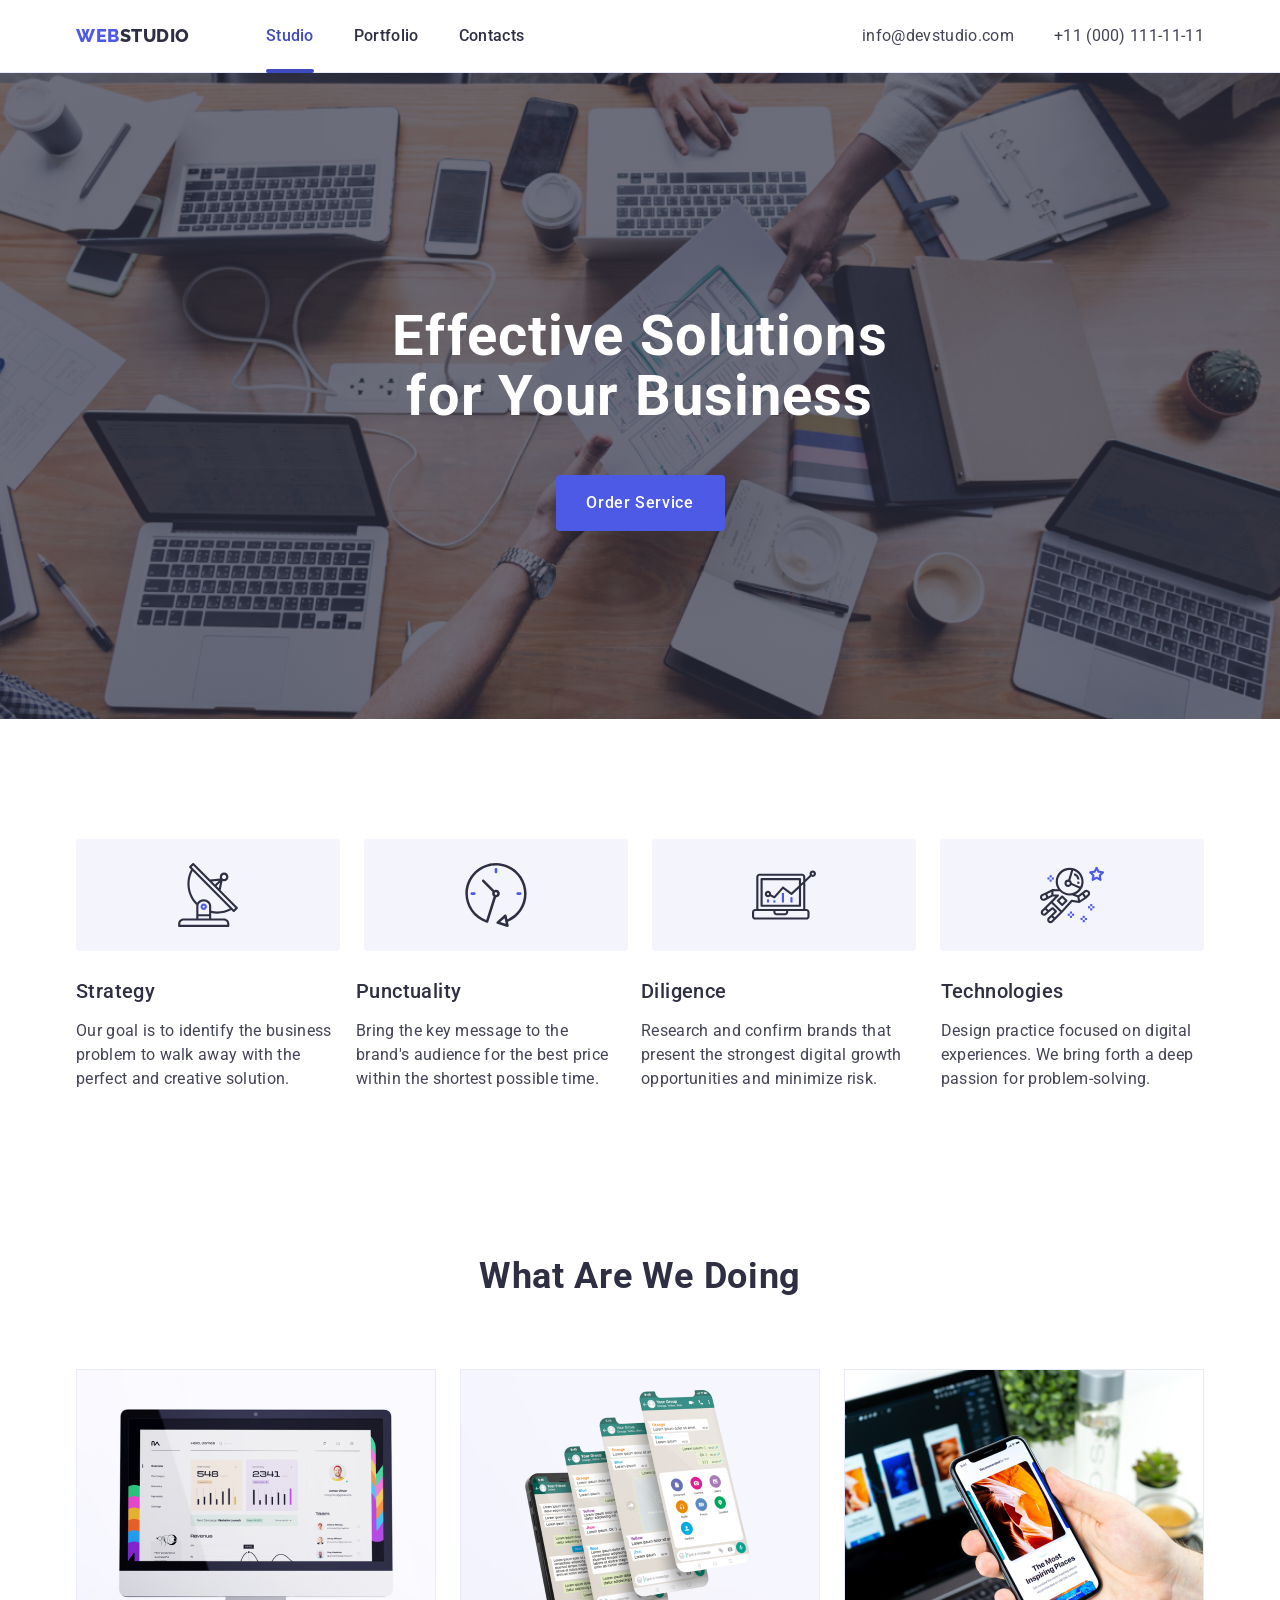
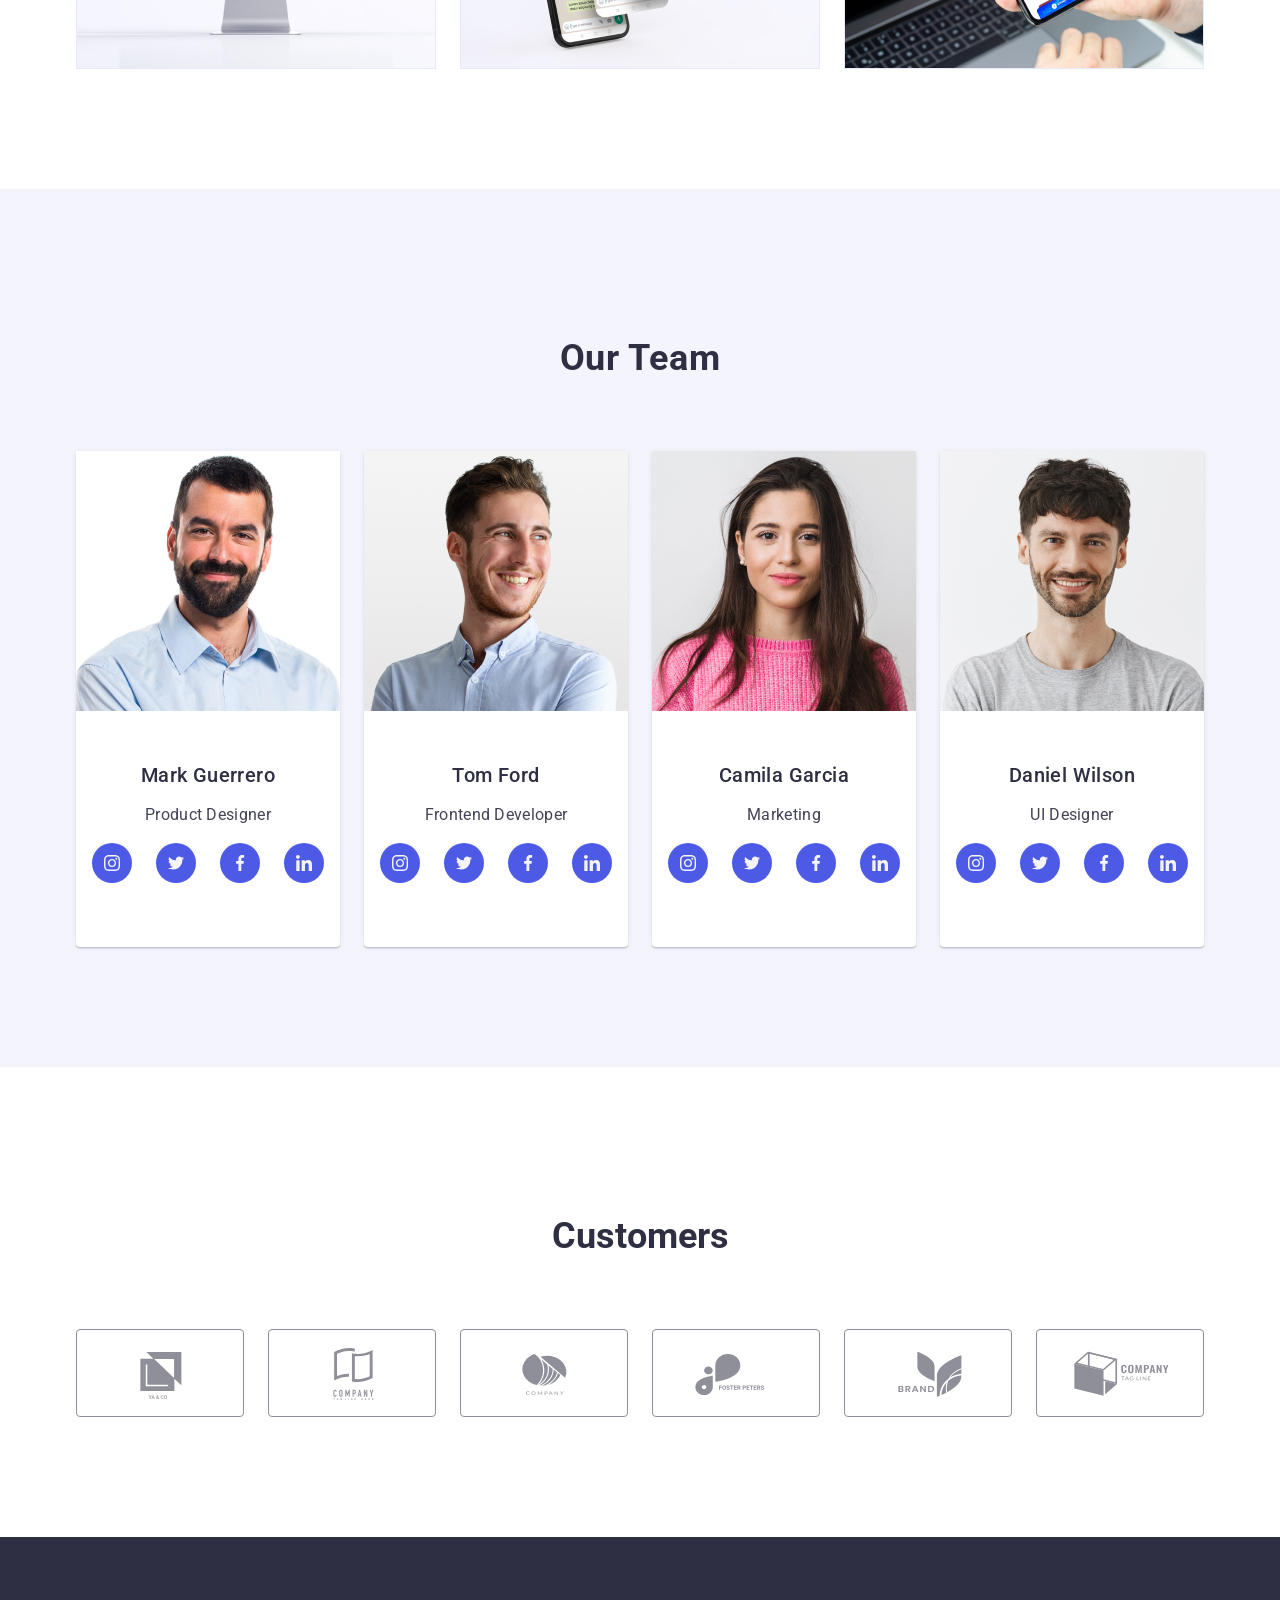
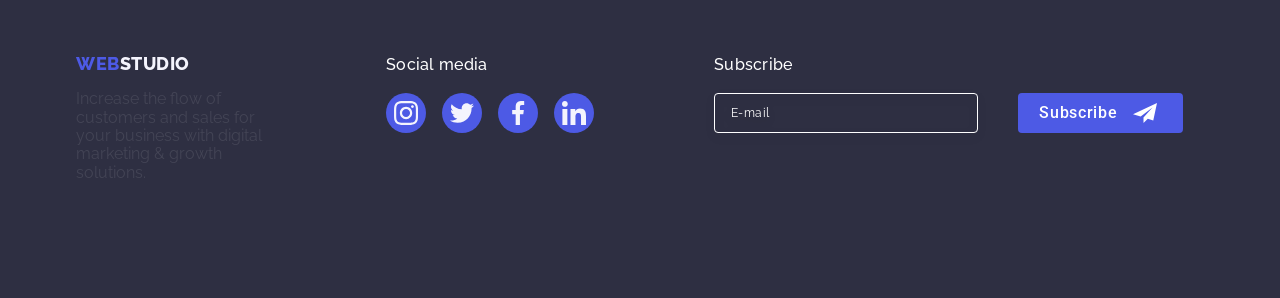
==== index.html @ 5e3a78ee "," ====
<!DOCTYPE html>
<html lang="en">

<head>
    <meta charset="UTF-8" />
    <meta http-equiv="X-UA-Compatible" content="IE=edge" />
    <meta name="viewport" content="width=device-width, initial-scale=1.0" />
    <link rel="stylesheet" href="https://cdnjs.cloudflare.com/ajax/libs/modern-normalize/2.0.0/modern-normalize.min.css"
        integrity="sha512-4xo8blKMVCiXpTaLzQSLSw3KFOVPWhm/TRtuPVc4WG6kUgjH6J03IBuG7JZPkcWMxJ5huwaBpOpnwYElP/m6wg=="
        crossorigin="anonymous" referrerpolicy="no-referrer" />
    <link rel="stylesheet" href="./css/styles.css">
    <link rel="preconnect" href="https://fonts.googleapis.com">
    <link rel="preconnect" href="https://fonts.gstatic.com" crossorigin>
    <link
        href="https://fonts.googleapis.com/css2?family=Raleway:wght@800&family=Roboto:ital,wght@0,400;0,500;0,700;1,400&display=swap"
        rel="stylesheet">
    <link rel="stylesheet" href="node_modules/modern-normalize/modern-normalize.css">
    <link rel="stylesheet" href="./css/styles.css">
    <title>Document</title>
</head>

<body>
    <!-- top-line -->

    <header class="header">
        <div class="container-div container">
            <nav class="nav">
                <a class="logo link" href="./index.html">Web<span class="logo-color">Studio</span></a>
                <ul class="nav-menu list">
                    <li><a class="nav-menu-link link current" href="./index.html">Studio</a></li>
                    <li><a class="nav-menu-link link" href="./portfolio.html">Portfolio</a></li>
                    <li><a class="nav-menu-link link" href="">Contacts</a></li>
                </ul>
            </nav>
            <address class="address">
                <ul class="address-list list">
                    <li>
                        <a class="address-link link" href="mailto:info@devstudio.com">info@devstudio.com</a>
                    </li>
                    <li>
                        <a class="address-link link" href="tel:+110001111111">+11 (000) 111-11-11</a>
                    </li>
                </ul>
            </address>
        </div>
    </header>

    <!-- main-conten -->

    <main>
        <!-- hero -->
        <section class="hero">
            <div class="container">
                <h1 class="hero-h">Effective Solutions for Your Business</h1>
                <button class="hero-btn" type="button" data-modal-open="">Order Service</button>
            </div>
        </section>
        <!-- section-2 -->

        <section class="about-us">

            <div class="container-divvv  container">
                <h2 class="visually-hidden about-h" hidden>About Us</h2>
                <ul class="about-ul-svg list">
                    <li class="about-li-svg">
                        <div class="about-svg-main">
                            <svg width="64" height="64">
                                <use href="./images/icons.svg#icon-antenna-1"></use>
                            </svg>
                        </div>
                    </li>
                    <li>
                        <div class="about-svg-main">
                            <svg width="64" height="64">
                                <use href="./images/icons.svg#icon-clock-1"></use>
                            </svg>
                        </div>
                    </li>
                    <li>
                        <div class="about-svg-main">
                            <svg width="64" height="64">
                                <use href="./images/icons.svg#icon-diagram-1"></use>
                            </svg>
                        </div>
                    </li>
                    <li>
                        <div class="about-svg-main">
                            <svg width="64" height="64">
                                <use href="./images/icons.svg#icon-astronaut-1"></use>
                            </svg>
                        </div>
                    </li>
                </ul>
                <ul class="about-ul list">
                    <li class="about-li">
                        <h3 class="about-list-h">Strategy</h3>
                        <p class="text">
                            Our goal is to identify the business problem to walk away with the
                            perfect and creative solution.
                        </p>
                    </li>
                    <li class="about-li">
                        <h3 class="about-list-h">Punctuality</h3>
                        <p class="text">
                            Bring the key message to the brand's audience for the best price
                            within the shortest possible time.
                        </p>
                    </li>
                    <li class="about-li">
                        <h3 class="about-list-h">Diligence</h3>
                        <p class="text">
                            Research and confirm brands that present the strongest digital
                            growth opportunities and minimize risk.
                        </p>
                    </li>
                    <li class="about-li">
                        <h3 class="about-list-h">Technologies</h3>
                        <p class="text">
                            Design practice focused on digital experiences. We bring forth a
                            deep passion for problem-solving.
                        </p>
                    </li>
                </ul>
            </div>
        </section>

        <!-- section-3 -->

        <section class="speciality">
            <div class="container-divv container">
                <h2 class="speciality-h">What are we doing</h2>
                <ul class="speciality-list list">
                    <li class="speciality-li">
                        <img src="./images/img-1.jpg" alt="new Mac" width="360">
                    </li>
                    <li class="speciality-li">
                        <img src="./images/img-2.jpg" alt="A phone with many screaming sreens" width="360">
                    </li>
                    <li class="speciality-li">
                        <img src="./images/img-3.jpg" alt="An iphone on the background of a MacBook" width="360">
                    </li>
                </ul>
            </div>
        </section>

        <!-- section-4 -->

        <section class="team">
            <div class="container-divv container">
                <h2 class="team-h">Our Team</h2>
                <ul class="team-list list">
                    <li class="team-li">
                        <img src="./images/img.jpg"
                            alt="Middle-aged man with dark eyes and straight, short, also dark hair and a beard"
                            width="264">
                        <div class="container-info">
                            <h3 class="team-list-h">Mark Guerrero</h3>
                            <p class="team-p">Product Designer</p>
                            <ul class="team-soc-list list">
                                <li class="team-soc-li">
                                    <a class="team-soc-a" href="">
                                        <svg class="team-soc-svg" width="16" height="16">
                                            <use href="./images/icons.svg#icon-instagram-1"></use>
                                        </svg>
                                    </a>
                                </li>
                                <li class="team-soc-li">
                                    <a class="team-soc-a" href="">
                                        <svg class="team-soc-svg" width="16" height="16">
                                            <use href="./images/icons.svg#icon-twitter-1"></use>
                                        </svg>
                                    </a>
                                </li>
                                <li class="team-soc-li">
                                    <a class="team-soc-a" href="">
                                        <svg class="team-soc-svg" width="16" height="16">
                                            <use href="./images/icons.svg#icon-facebook-1"></use>
                                        </svg>
                                    </a>
                                </li>
                                <li class="team-soc-li">
                                    <a class="team-soc-a" href="">
                                        <svg class="team-soc-svg" width="16" height="16">
                                            <use href="./images/icons.svg#icon-linkedin-1"></use>
                                        </svg>
                                    </a>
                                </li>
                            </ul>
                        </div>
                    </li>
                    <li class="team-li">
                        <img src="./images/img-team-member-4.jpg"
                            alt="Young man with a small light beard and blond medium hair" width="264">
                        <div class="container-info">
                            <h3 class="team-list-h">Tom Ford</h3>
                            <p class="team-p">Frontend Developer</p>
                            <ul class="team-soc-list list">
                                <li class="team-soc-li">
                                    <a class="team-soc-a" href="">
                                        <svg class="team-soc-svg" width="16" height="16">
                                            <use href="./images/icons.svg#icon-instagram-1"></use>
                                        </svg>
                                    </a>
                                </li>
                                <li class="team-soc-li">
                                    <a class="team-soc-a" href="">
                                        <svg class="team-soc-svg" width="16" height="16">
                                            <use href="./images/icons.svg#icon-twitter-1"></use>
                                        </svg>
                                    </a>
                                </li>
                                <li class="team-soc-li">
                                    <a class="team-soc-a" href="">
                                        <svg class="team-soc-svg" width="16" height="16">
                                            <use href="./images/icons.svg#icon-facebook-1"></use>
                                        </svg>
                                    </a>
                                </li>
                                <li class="team-soc-li">
                                    <a class="team-soc-a" href="">
                                        <svg class="team-soc-svg" width="16" height="16">
                                            <use href="./images/icons.svg#icon-linkedin-1"></use>
                                        </svg>
                                    </a>
                                </li>
                            </ul>
                        </div>
                    </li>
                    <li class="team-li">
                        <img src="./images/img-team-member-5.jpg" alt="young girl with makeup and long pink hair"
                            width="264">
                        <div class="container-info">
                            <h3 class="team-list-h">Camila Garcia</h3>
                            <p class="team-p">Marketing</p>
                            <ul class="team-soc-list list">
                                <li class="team-soc-li">
                                    <a class="team-soc-a" href="">
                                        <svg class="team-soc-svg" width="16" height="16">
                                            <use href="./images/icons.svg#icon-instagram-1"></use>
                                        </svg>
                                    </a>
                                </li>
                                <li class="team-soc-li">
                                    <a class="team-soc-a" href="">
                                        <svg class="team-soc-svg" width="16" height="16">
                                            <use href="./images/icons.svg#icon-twitter-1"></use>
                                        </svg>
                                    </a>
                                </li>
                                <li class="team-soc-li">
                                    <a class="team-soc-a" href="">
                                        <svg class="team-soc-svg" width="16" height="16">
                                            <use href="./images/icons.svg#icon-facebook-1"></use>
                                        </svg>
                                    </a>
                                </li>
                                <li class="team-soc-li">
                                    <a class="team-soc-a" href="">
                                        <svg class="team-soc-svg" width="16" height="16">
                                            <use href="./images/icons.svg#icon-linkedin-1"></use>
                                        </svg>
                                    </a>
                                </li>
                            </ul>
                        </div>
                    </li>
                    <li class="team-li">
                        <img src="./images/img-team-member-6.jpg"
                            alt="a young rather guy with a short, sparse beard and curly hair" width="264">
                        <div class="container-info">
                            <h3 class="team-list-h">Daniel Wilson</h3>
                            <p class="team-p">UI Designer</p>
                            <ul class="team-soc-list list">
                                <li class="team-soc-li">
                                    <a class="team-soc-a" href="">
                                        <svg class="team-soc-svg" width="16" height="16">
                                            <use href="./images/icons.svg#icon-instagram-1"></use>
                                        </svg>
                                    </a>
                                </li>
                                <li class="team-soc-li">
                                    <a class="team-soc-a" href="">
                                        <svg class="team-soc-svg" width="16" height="16">
                                            <use href="./images/icons.svg#icon-twitter-1"></use>
                                        </svg>
                                    </a>
                                </li>
                                <li class="team-soc-li">
                                    <a class="team-soc-a" href="">
                                        <svg class="team-soc-svg" width="16" height="16">
                                            <use href="./images/icons.svg#icon-facebook-1"></use>
                                        </svg>
                                    </a>
                                </li>
                                <li class="team-soc-li">
                                    <a class="team-soc-a" href="">
                                        <svg class="team-soc-svg" width="16" height="16">
                                            <use href="./images/icons.svg#icon-linkedin-1"></use>
                                        </svg>
                                    </a>
                                </li>
                            </ul>
                        </div>
                    </li>
                </ul>
            </div>
        </section>

        <!-- custom  -->

        <section class="custom">
            <div class="container">
                <h2 class="custom-title">Customers</h2>
                <ul class="custom-list list">
                    <li class="custom-item">
                        <a class="custom-a" href="">
                            <svg class="custom-svg" width="104" height="56">
                                <use href="./images/icons.svg#icon-Logo-1"></use>
                            </svg>
                        </a>
                    </li>
                    <li class="custom-item">
                        <a class="custom-a" href="">
                            <svg class="custom-svg" width="104" height="56">
                                <use href="./images/icons.svg#icon-Logo-2"></use>
                            </svg>
                        </a>
                    </li>
                    <li class="custom-item">
                        <a class="custom-a" href="">
                            <svg class="custom-svg" width="104" height="56">
                                <use href="./images/icons.svg#icon-Logo-3"></use>
                            </svg>
                        </a>
                    </li>
                    <li class="custom-item">
                        <a class="custom-a" href="">
                            <svg class="custom-svg" width="104" height="56">
                                <use href="./images/icons.svg#icon-Logo-4"></use>
                            </svg>
                        </a>
                    </li>
                    <li class="custom-item">
                        <a class="custom-a" href="">
                            <svg class="custom-svg" width="104" height="56">
                                <use href="./images/icons.svg#icon-Logo-5"></use>
                            </svg>
                        </a>
                    </li>
                    <li class="custom-item">
                        <a class="custom-a" href="">
                            <svg class="custom-svg" width="104" height="56">
                                <use href="./images/icons.svg#icon-Logo-6"></use>
                            </svg>
                        </a>
                    </li>
                </ul>
            </div>
        </section>
    </main>

    <!-- footer -->
    <footer class="footer">
        <div class="container-footer container">
            <div class="footer-div">
                <a class="logo link" href="./index.html">Web<span class="footer-span">Studio</span></a>
                <p class="footer-p">
                    Increase the flow of customers and sales for your business with digital marketing & growth
                    solutions.
                </p>
            </div>
            <div class="soc-footer-container">
                <p class="footer-soc-text">Social media</p>
                <ul class="footer-list list">
                    <li class="footer-li">
                        <a class="footer-a" href="">
                            <svg class="footer-svg" width="24" height="24">
                                <use href="./images/icons.svg#icon-instagram-1"></use>
                            </svg>
                        </a>
                    </li>
                    <li class="footer-li">
                        <a class="footer-a" href="">
                            <svg class="footer-svg" width="24" height="24">
                                <use href="./images/icons.svg#icon-twitter-1"></use>
                            </svg>
                        </a>
                    </li>
                    <li class="footer-li">
                        <a class="footer-a" href="">
                            <svg class="footer-svg" width="24" height="24">
                                <use href="./images/icons.svg#icon-facebook-1"></use>
                            </svg>
                        </a>
                    </li>
                    <li class="footer-li">
                        <a class="footer-a" href="">
                            <svg class="footer-svg" width="24" height="24">
                                <use href="./images/icons.svg#icon-linkedin-1"></use>
                            </svg>
                        </a>
                    </li>

                </ul>
            </div>
            <div class="sub-info">
            <p class="sub-text">
            Subscribe
            </p>
            <form class="sub-form">
                <label class="sub-label">
                    <input class="footer-input" name="downloud" type="email" placeholder="E-mail">
                </label>
                <button class="sub-btn" type="submit">Subscribe <svg class="footer-sub-svg" width="24"
                    height="24">
                    <use href="./images/icons.svg#icon-Frame-3"></use>
                </svg></button>
            </form>
            </div>
        </div>
    </footer>

    <div class="backdrop is-hidden" data-modal="">
        <div class="modalll">
            <button class="modal-btn" type="button" data-modal-close="">
                <svg class="modal-svg-close" width="8" height="8">
                    <use href="./images/icons.svg#icon-close-black-18dp-2-1"></use>
                </svg>
                
            </button>
            <p class="modal-legend">Leave your contacts and we will call you back</p>
            <form class="modal-form">
                <div class="modal-form-div">
                    <label class="modal-label" for="user-name">Name</label>
                    <div class="input-container-name">
                    <input class="modal-name-input" id="user-name" name="user-name" type="text">
                    <svg class="svg-person" width="18" height="24">
                        <use href="./images/icons.svg#icon-person-black-18dp-1"></use>
                    </svg>
                </div>
            </div>
                <div class="modal-form-div">
                <label class="modal-label" for="user-phone">Phone</label>
                    <div class="input-container-name">
                    <input class="modal-phone-input" id="user-phone" name="user-name" type="text">
                    <svg class="svg-person" width="18" height="24">
                        <use href="./images/icons.svg#icon-phone-black-18dp-1"></use>
                    </svg>
                </div>
            </div>
                <div class="modal-form-div">
                <label class="modal-label" for="user-email">Email</label>
                    <div class="input-container-name">
                    <input class="modal-email-input" id="user-email" name="user-name"  type="text">
                    <svg class="svg-person" width="18" height="24">
                        <use href="./images/icons.svg#icon-email-black-18dp-1"></use>
                    </svg>
                </div>
                </div>
                <div class="comment-container">
                    <label class="modal-label" for="user-comment">Comment</label>
                    <textarea class="text-input-area" name="user-comment" id="user-comment" placeholder="Text input"></textarea>
                </div>
                    <div class="check-box-container">
                        <input class="privacy visually-hidden"  name="user-privacy" value="true" id="user-privacy" type="checkbox">
                        <label class="privacy-label" for="user-privacy">I accept the terms and conditions of the <span class="user-privacy">
                            <svg width="10" height="8" class="privacy-box">
                                <use href="./images/icons.svg#icon-Checkbox"></use>
                            </svg>
                            
                        </span><a class="privacy-link" href="">Privacy Policy</a></label>
                        
                    </div>
                    <button class="submit" type="submit">
Send
                    </button>
                
                
            </form>
        </div>
        </div>
    

    <script src="./js/modal.js"></script>

</body>

</html>
---- css/styles.css ----
:root {
    --logo-color: #4D5AE5;
    --text-color: #2E2F42;
    --address-color: #434455;
    --portf-btn-backgr-color: #F4F4FD;
    --portfolio-color: #E7E9FC;
    --custom-color: #8E8F99;
    --footer-p-color: #FFFFFF;
    --smth-color: #404bbf;
}

img {
    display: block;
}


/* body */
body {
    font-family: 'Roboto', sans-serif;
    color: #434455;
    background-color: #FFFFFF;
}

.main-container-portf {
    padding: 32px 16px;
    border: 1px solid var(--portfolio-color);
    border-top: none;
    margin-bottom: 8px;
}

.container-div {
    align-items: center;
    display: flex;
}

.container-divv {
    align-items: center;
}

.container-footer {
    display: flex;
    align-items: baseline;
}

.footer-div {
    margin-right: 120px;
}

.container {
    width: 1158px;
    margin-left: auto;
    margin-right: auto;
    padding: 0 15px 0 15px;
}

/* header */

.header {
    border-bottom: 1px solid #E7E9FC;
    box-shadow: 0px 2px 1px rgba(46, 47, 66, 0.08), 0px 1px 1px rgba(46, 47, 66, 0.16), 0px 1px 6px rgba(46, 47, 66, 0.08);
}

.logo {
    font-family: "Raleway", sans-serif;
    font-weight: 800;
    font-size: 18px;
    line-height: 1.17;
    letter-spacing: 0.03em;
    text-transform: uppercase;
    color: var(--logo-color);
    margin-right: 76px;
}

.link {
    text-decoration: none;
}

.list {
    list-style: none;
}

.logo-color {
    color: var(--text-color);
}

.nav {
    display: flex;
    align-items: center;
}

.nav-menu {
    display: flex;
    gap: 40px;
}

.nav-menu-link {
    font-weight: 500;
    font-size: 16px;
    line-height: 1.5;
    letter-spacing: 0.02em;
    color: var(--text-color);
    text-decoration: none;
    display: flex;
    padding: 24px 0;
    position: relative;
    transition-property: color;
    transition-duration: 250ms;
    transition-timing-function: cubic-bezier(0.4, 0, 0.2, 1);

}



.nav-menu-link:hover,
.nav-menu-link:focus,
.nav-menu-link.current {

    color: #404BBF;
}


.nav-menu-link.current::after {
    content: '';
    position: absolute;
    width: 100%;
    height: 4px;
    left: 0px;
    bottom: -1px;
    background-color: #404BBF;
    border-radius: 2px;

}

.nav-menu-link::after {
    content: '';
    position: absolute;
    width: 100%;
    height: 4px;
    left: 0px;
    bottom: -1px;
    background-color: #404BBF;
    border-radius: 2px;

    transform: scaleX(0);
    transform-origin: right;
    transition: transform 250ms linear;
}

.nav-menu-link:hover:after,
.nav-menu-link:focus:after,
.nav-menu-link.current:after {

    transform: scaleX(1);
    transform-origin: left;
}



.address {
    font-style: normal;
    margin-left: auto;
}

.list {
    list-style: none;
    padding-left: 0;
    margin: 0;
}

.address-list {
    display: flex;
    gap: 40px;
}

.address-link {
    font-size: 16px;
    line-height: 1.5;
    letter-spacing: 0.02em;
    color: var(--address-color);
    transition-property: color;
    transition-duration: 250ms;
    transition-timing-function: cubic-bezier(0.4, 0, 0.2, 1);
}

.address-link:hover,
.address-link:focus {
    color: #404BBF;
}

/*--------------- MAIN ------------------*/

.hero {
    background-color: var(--text-color);
    padding: 188px 0;
    background-image: linear-gradient(rgba(46, 47, 66, 0.7), rgba(46, 47, 66, 0.7)), url(../images/hero-image-1.jpg );
    max-width: 1440px;
    background-repeat: no-repeat;
    background-position: center;
    background-size: cover;
}

.hero-h {
    margin-left: auto;
    margin-right: auto;
    margin-bottom: 48px;
    font-size: 56px;
    line-height: 1.07;
    text-align: center;
    letter-spacing: 0.02em;
    color: #FFFFFF;
    max-width: 496px;
}

.hero-btn {
    margin-right: auto;
    margin-left: auto;
    background-color: #4D5AE5;
    font-family: 'Roboto', sans-serif;
    font-weight: 500;
    font-size: 16px;
    line-height: 1.5;
    letter-spacing: 0.04em;
    color: #FFFFFF;
    cursor: pointer;
    min-width: 169px;
    height: 56px;
    border: none;
    border-radius: 4px;
    display: block;
    transition: background-color 250ms cubic-bezier(0.4, 0, 0.2, 1);
}

.hero-btn:hover,
.hero-btn:focus {
    background-color: #404BBF;
}

/*----------------- ABOUT-US ------------------*/

.about-svg-main {
    display: flex;
    align-items: center;
    justify-content: center;
    height: 112px;
    background-color: #F4F4FD;
    border-radius: 4px;
    margin-bottom: 8px;
    width: 264px;
    height: 112px;
    order: 0;
    flex-grow: 0;
}

.about-ul-svg {
    display: flex;
    gap: 24px;
}



.about-us {
    padding: 120px 0;
}

.about-ul {
    display: flex;
    gap: 24px;
}

.about-li {
    width: calc((100%-72px)/4);
}

.visually-hidden {
    position: absolute;
    width: 1px;
    height: 1px;
    margin: -1px;
    border: 0;
    padding: 0;
    white-space: nowrap;
    clip-path: inset(100%);
    clip: rect(0 0 0 0);
    overflow: hidden;
}

.about-list-h {
    font-weight: 500;
    font-size: 20px;
    line-height: 24px;
    letter-spacing: 0.02em;
    color: var(--text-color);
    margin-bottom: 8px;
}

.text {
    font-family: 'Roboto';
    font-style: normal;
    font-weight: 400;
    font-size: 16px;
    line-height: 24px;
    letter-spacing: 0.02em;
    color: #434455;
}

/*----------------- speciality -----------------*/

.speciality {
    padding-bottom: 120px;
}

.speciality-h {
    font-size: 36px;
    line-height: 1.11;
    text-align: center;
    letter-spacing: 0.02em;
    text-transform: capitalize;
    color: var(--text-color);
    margin-bottom: 72px;
}

.speciality-list {
    display: flex;
    gap: 24px;
    justify-content: center;
}

.speciality-li {
    width: calc((100%-48px)/3);
}

/*----------------- OUR-TEAM -------------------*/

.team {
    background-color: #F4F4FD;
    padding: 120px 0;
}

.team-li:hover,
.team-li:focus {
    box-shadow: 0px 5px 8px px rgba(0, 0, 0, 0.3);
}

.team-h {
    font-size: 36px;
    line-height: 1.11;
    text-align: center;
    letter-spacing: 0.02em;
    text-transform: capitalize;
    color: var(--text-color);
    margin-bottom: 72px;
}

.team-list {
    display: flex;
    gap: 24px;
}

.team-li {
    background-color: #FFFFFF;
    width: calc((100%-72px)/4);
    border-radius: 0px 0px 4px 4px;
    box-shadow: 0px 1px 6px rgba(46, 47, 66, 0.08), 0px 1px 1px rgba(46, 47, 66, 0.16), 0px 2px 1px rgba(46, 47, 66, 0.08);
    ;
}

.container-info {
    padding: 32px 16px;
}

.team-list-h {
    font-weight: 500;
    font-size: 20px;
    line-height: 1.2;
    letter-spacing: 0.02em;
    color: var(--text-color);
    text-align: center;
    margin-bottom: 8px;
}

.team-p {
    font-size: 16px;
    line-height: 1.5;
    letter-spacing: 0.02em;
    text-align: center;
}


.team-soc-list {
    display: flex;
    justify-content: center;
    gap: 24px;
    margin-bottom: 32px;
}

.team-soc-li {
    width: 40px;
    height: 40px;
}

.team-soc-a {
    width: 100%;
    height: 100%;
    border-radius: 50%;
    background-color: var(--logo-color);
    display: flex;
    align-items: center;
    justify-content: center;
    transition: background-color 250ms cubic-bezier(0.4, 0, 0.2, 1);
}

.team-soc-a:hover,
.team-soc-a:focus {
    background-color: #404BBF;
}

.team-soc-svg {
    fill: var(--portf-btn-backgr-color);
}

/*--------------- CUSTOM ----------------*/

.custom {
    padding-top: 120px;
    padding-bottom: 120px;
}

.custom-title {
    font-size: 36px;
    line-height: 1.11;
    color: var(--text-color);
    text-align: center;
    margin-bottom: 72px;
}

.custom-list {
    display: flex;
    gap: 24px;
}

.custom-item {
    width: calc((100% - 120px) / 6);
    height: 88px;
}

.custom-a {
    height: 100%;
    width: 100%;
    border: 1px solid #8E8F99;
    border-radius: 4px;
    display: flex;
    align-items: center;
    justify-content: center;
    color: var(--custom-color);
    transition-property: border-color, color;
    transition-duration: 250ms;
    transition-timing-function: cubic-bezier(0.4, 0, 0.2, 1);


}

.custom-a:hover,
.custom-a:focus {
    border-color: #404BBF;
    color: #404BBF;
}

.custom-svg {
    fill: currentColor;
}



/*------------- FOOTER --------------*/

.footer {
    background-color: var(--text-color);
    font-family: "Raleway", sans-serif;
    padding: 100px 0;
}

.footer-span {
    color: #F4F4FD;
}

.logo-footer {
    display: inline-block;
    margin-bottom: 16px;
}

.footer-p {
    max-width: 264px;
    margin-bottom: 16px;
}

.footer-soc-text {
    font-weight: 500;
    font-size: 16px;
    line-height: 1.5;
    letter-spacing: 0.02em;
    color: var(--footer-p-color);
    margin-bottom: 16px;
}

.footer-list {
    display: flex;
    gap: 16px;
}

.footer-li {
    width: 40px;
    height: 40px;
}

.footer-a {
    width: 100%;
    height: 100%;
    background-color: var(--logo-color);
    border-radius: 50%;
    display: flex;
    align-items: center;
    justify-content: center;
    transition: background-color 250ms cubic-bezier(0.4, 0, 0.2, 1);
}

.footer-a:hover,
.footer-a:focus {
    background-color: #31D0AA;
}

.footer-svg {
    fill: var(--portf-btn-backgr-color);
}

.sub-info {
    margin-left: 120px;
    margin-right: 156px;
}

.sub-text {
    margin: auto;
    margin-bottom: 16px;
    font-weight: 500;
    font-size: 16px;
    line-height: 1.5;
    letter-spacing: 0.02em;
    color: #FFFFFF;
}

.sub-form {
    display: flex;
    gap: 24px;
}

.sub-label {
    gap: 24px;

}

.footer-input {
    width: 264px;
    height: 40px;
    border: 1px solid #FFFFFF;
    background-color: transparent;
    font-size: 12px;
    line-height: 1.5;
    letter-spacing: 0.04em;
    padding-left: 16px;
    filter: drop-shadow(0px 4px 4px rgba(0, 0, 0, 0.15));
    border-radius: 4px;
    color: #FFFFFF;
}

input::placeholder {
    color: #FFFFFF;
}

.sub-btn {
    min-width: 165px;
    height: 40px;
    display: flex;
    justify-content: center;
    align-items: center;
    font-family: "Roboto", sans-serif;
    font-size: 16px;
    
    font-weight: 500;
    line-height: 1.5;
    letter-spacing: 0.04em;
    color: #FFFFFF;
    cursor: pointer;
    background-color: #4D5AE5;
    border: none;
    border-radius: 4px;
    margin-right: 24px;
    margin-left: 16px;
    
}

.footer-sub-svg {
    fill: #FFFFFF;
    margin: auto;
    margin-left: 16px;
    margin-right: 4px;
}

/*================ MODAL ===================*/

.backdrop {
    position: fixed;
    top: 0;
    left: 0;
    width: 100%;
    height: 100%;
    background-color: rgba(46, 47, 66, 0.4);
    transition-property: opacity, visibility;
    transition-duration: 250ms;
    transition-timing-function: cubic-bezier(0.4, 0, 0.2, 1);
    
}

.is-hidden {
    opacity: 0;
    visibility: hidden;
    pointer-events: none;
}

.modalll {
    position: absolute;
    box-shadow: 0px 1px 1px rgba(0, 0, 0, 0.14), 0px 1px 3px rgba(0, 0, 0, 0.12), 0px 2px 1px rgba(0, 0, 0, 0.2);
    ;
    top: 50%;
    left: 50%;
    transform: translate(-50%, -50%) scale(1);
    width: 408px;
    min-height: 584px;
    background-color: #FCFCFC;
    border-radius: 4px;
    transition-property: transform;
    transition-duration: 250ms;
    transition-timing-function: cubic-bezier(0.4, 0, 0.2, 1);
    padding: 72px 24px 24px 24px;
}

.modal-legend {
    font-weight: 500;
    font-size: 16px;
    line-height: 1.5;
    text-align: center;
    letter-spacing: 0.02em;
    color: var(--text-color);
    margin: auto;
    margin-bottom: 16px;
}

.modal-form-div {
    margin-bottom: 8px;
}

.modal-label {
    font-size: 12px;
    line-height: 1.17;
    letter-spacing: 0.04em;
    color: var(--custom-color);
    display: block;
    margin-bottom: 4px;
}

.input-container-name {
    position: relative;
}

.modal-name-input {
    width: 100%;
    height: 40px;
    border: 1px solid rgba(46, 47, 66, 0.4);
    border-radius: 4px;
    background-color: transparent;
    padding-left: 38px;
    outline: transparent;
    transition: border-color 250ms cubic-bezier(0.4, 0, 0.2, 1);
    color: rgba(46, 47, 66, 0.4);
}

.modal-phone-input {
    width: 100%;
    height: 40px;
    border: 1px solid rgba(46, 47, 66, 0.4);
    border-radius: 4px;
    background-color: transparent;
    padding-left: 38px;
    outline: transparent;
    transition: border-color 250ms cubic-bezier(0.4, 0, 0.2, 1);
    color: rgba(46, 47, 66, 0.4);
}

.modal-email-input {
    width: 100%;
    height: 40px;
    border: 1px solid rgba(46, 47, 66, 0.4);
    border-radius: 4px;
    background-color: transparent;
    padding-left: 38px;
    outline: transparent;
    transition: border-color 250ms cubic-bezier(0.4, 0, 0.2, 1);
    color: rgba(46, 47, 66, 0.4);
}

.modal-name-input:focus {
    border-color: #4D5AE5;
    
}

.modal-phone-input:focus  {
    border-color: #4D5AE5;
    
}

.modal-email-input:focus  {
    border-color: #4D5AE5;
    
}

.svg-person {
    position: absolute;
    left: 16px;
    top: 50%;
    transform: translateY(-50%);
    transition: fill 250ms cubic-bezier(0.4, 0, 0.2, 1);
}

.svg-person:focus {
    fill: #4D5AE5;
}

.modal-btn {
    position: absolute;
    top: 24px;
    right: 24px;
    width: 24px;
    height: 24px;
    border-radius: 50%;
    display: flex;
    align-items: center;
    justify-content: center;
    background-color: #E7E9FC;
    border: 1px solid rgba(0, 0, 0, 0.1);
    padding: 0;
    cursor: pointer;
    
    transition-property: background-color, border;
    transition-duration: 250ms;
    transition-timing-function: cubic-bezier(0.4, 0, 0.2, 1);

}

.modal-btn:hover,
.modal-btn:focus {
    background-color: #404BBF;
    border: none;
}

.modal-btn:hover .modal-svg-close,
.modal-btn:focus .modal-svg-close {
    fill: #FFFFFF;

    border: none;
}

.modal-svg-close {
    transition-property: fill;
    transition-duration: 250ms;
    transition-timing-function: cubic-bezier(0.4, 0, 0.2, 1);
}

.comment-container {
    margin: auto;
    margin-bottom: 16px;
}

.text-input-area {
    resize: none;
    width: 100%;
    height: 120px;
    font-size: 12px;
    line-height: 1.17;
    letter-spacing: 0.04em;
    color: rgba(46, 47, 66, 0.4);
    border: 1px solid rgba(46, 47, 66, 0.4);
    border-radius: 4px;
    background-color: transparent;
    padding: 8px 16px;
    outline: transparent;
    transition: border-color 250ms cubic-bezier(0.4, 0, 0.2, 1);
}

.text-input-area:focus {
    border-color: #4D5AE5;
}

.check-box-container {
    margin: auto;
    margin-bottom: 24px;
}

.privacy-label {
    font-size: 12px;
    line-height: 1.17;
    letter-spacing: 0.04em;
    color: var(--custom-color);

}

.user-privacy {
    width: 16px;
    height: 16px;
    border: 1px solid rgba(46, 47, 66, 0.4);
    border-radius: 2px;
    transition: background-color 250ms cubic-bezier(0.4, 0, 0.2, 1), border 250ms cubic-bezier(0.4, 0, 0.2, 1), fill 250ms cubic-bezier(0.4, 0, 0.2, 1);
    display: inline-flex;
    align-items: center;
    justify-content: center;
    fill: transparent;
}

.privacy-box {

}

.privacy:checked + .privacy-label .user-privacy {
background-color: var(--smth-color);
fill: var(--portf-btn-backgr-color);
border: none;
}

.privacy-link {
    color: var(--logo-color);
    
}

.submit {
    display: block;
    min-width: 169px;
    height: 56px;
    font-family: "Roboto", sans-serif;
    font-size: 16px;
    font-weight: 500;
    line-height: 1.5;
    letter-spacing: 0.04em;
    color: #FFFFFF;
    cursor: pointer;
    background-color: #4D5AE5;
    border: none;
    border-radius: 4px;
    transition: background-color 250ms cubic-bezier(0.4, 0, 0.2, 1);
}

/*----------------------- PORTFOLIO --------------------------*/
/*----------------------- PORTFOLIO --------------------------*/
/*----------------------- PORTFOLIO --------------------------*/
/*----------------------- PORTFOLIO --------------------------*/

.button-link {
    font-family: 'Roboto', sans-serif;
    font-weight: 500;
    font-size: 16px;
    line-height: 1.5;
    letter-spacing: 0.04em;
    color: var(--logo-color);
    background-color: var(--portf-btn-backgr-color);
    cursor: pointer;
    padding: 12px 24px;
    border: 1px solid var(--portfolio-color);
    border-radius: 4px;
    transition: color 250ms cubic-bezier(0.4, 0, 0.2, 1), background-color 250ms cubic-bezier(0.4, 0, 0.2, 1), border-color 250ms cubic-bezier(0.4, 0, 0.2, 1), box-shadow 250ms cubic-bezier(0.4, 0, 0.2, 1);
}

.button-link:hover,
.button-link:focus {
    color: #FFFFFF;
    background-color: #404BBF;
    border: 1px solid transparent;
    box-shadow: 0px 3px 1px rgba(0, 0, 0, 0.1), 0px 2px 1px rgba(0, 0, 0, 0.08), 0px 2px 2px rgba(0, 0, 0, 0.12);
    ;
}

.link {
    text-decoration: none;
}

.sect-h {
    font-weight: 500;
    font-size: 20px;
    line-height: 1.2;
    letter-spacing: 0.02em;
    color: var(--text-color);
    margin-bottom: 8px;
}

.sect-p {
    font-size: 16px;
    line-height: 1.5;
    letter-spacing: 0.02em;
    color: var(--address-color);
}

.portf-a:hover .img-text,
.portf-a:focus .img-text {
    transform: translateY(0%);
}



.portfolio-main {
    padding: 96px 0 120px;
}

.portfolio-list {
    display: flex;
    justify-content: center;
    gap: 24px;
    margin-bottom: 72px;
}

.portfolio-main-list {
    display: flex;
    flex-wrap: wrap;
    column-gap: 24px;
    row-gap: 48px;
}

.portf-li {
    width: calc((100% - 48px) / 3)
}

.portf-a {
    display: block;
    transition-property: scale, box-shadow;
    transition-duration: 250ms;
    transition-timing-function: cubic-bezier(0.4, 0, 0.2, 1);
}

.portf-a:hover,
.portf-a:focus {
    box-shadow: 0px 1px 6px rgba(46, 47, 66, 0.08), 0px 1px 1px rgba(46, 47, 66, 0.16), 0px 2px 1px rgba(46, 47, 66, 0.08);
    scale: 104%;
    transition-property: scale;
    transition-duration: 250ms;
    transition-timing-function: cubic-bezier(0.4, 0, 0.2, 1);
}

.portfolio-btn-list {
    display: flex;
    justify-content: center;
    gap: 24px;
    margin-bottom: 72px;
}

.img-container {
    position: relative;
    overflow: hidden;

}

.img-text {
    position: absolute;
    top: 0;
    font-size: 16px;
    line-height: 1.5;
    letter-spacing: 0.02em;
    color: var(--portf-btn-backgr-color);
    padding: 40px 32px;
    background-color: #4D5AE5;
    width: 100%;
    height: 100%;
    transition-property: transform;
    transition-duration: 250ms;
    transition-timing-function: cubic-bezier(0.4, 0, 0.2, 1);
    transform: translateY(100%);
    margin: auto;
}
---- css/styles.css ----
:root {
    --logo-color: #4D5AE5;
    --text-color: #2E2F42;
    --address-color: #434455;
    --portf-btn-backgr-color: #F4F4FD;
    --portfolio-color: #E7E9FC;
    --custom-color: #8E8F99;
    --footer-p-color: #FFFFFF;
    --smth-color: #404bbf;
}

img {
    display: block;
}


/* body */
body {
    font-family: 'Roboto', sans-serif;
    color: #434455;
    background-color: #FFFFFF;
}

.main-container-portf {
    padding: 32px 16px;
    border: 1px solid var(--portfolio-color);
    border-top: none;
    margin-bottom: 8px;
}

.container-div {
    align-items: center;
    display: flex;
}

.container-divv {
    align-items: center;
}

.container-footer {
    display: flex;
    align-items: baseline;
}

.footer-div {
    margin-right: 120px;
}

.container {
    width: 1158px;
    margin-left: auto;
    margin-right: auto;
    padding: 0 15px 0 15px;
}

/* header */

.header {
    border-bottom: 1px solid #E7E9FC;
    box-shadow: 0px 2px 1px rgba(46, 47, 66, 0.08), 0px 1px 1px rgba(46, 47, 66, 0.16), 0px 1px 6px rgba(46, 47, 66, 0.08);
}

.logo {
    font-family: "Raleway", sans-serif;
    font-weight: 800;
    font-size: 18px;
    line-height: 1.17;
    letter-spacing: 0.03em;
    text-transform: uppercase;
    color: var(--logo-color);
    margin-right: 76px;
}

.link {
    text-decoration: none;
}

.list {
    list-style: none;
}

.logo-color {
    color: var(--text-color);
}

.nav {
    display: flex;
    align-items: center;
}

.nav-menu {
    display: flex;
    gap: 40px;
}

.nav-menu-link {
    font-weight: 500;
    font-size: 16px;
    line-height: 1.5;
    letter-spacing: 0.02em;
    color: var(--text-color);
    text-decoration: none;
    display: flex;
    padding: 24px 0;
    position: relative;
    transition-property: color;
    transition-duration: 250ms;
    transition-timing-function: cubic-bezier(0.4, 0, 0.2, 1);

}



.nav-menu-link:hover,
.nav-menu-link:focus,
.nav-menu-link.current {

    color: #404BBF;
}


.nav-menu-link.current::after {
    content: '';
    position: absolute;
    width: 100%;
    height: 4px;
    left: 0px;
    bottom: -1px;
    background-color: #404BBF;
    border-radius: 2px;

}

.nav-menu-link::after {
    content: '';
    position: absolute;
    width: 100%;
    height: 4px;
    left: 0px;
    bottom: -1px;
    background-color: #404BBF;
    border-radius: 2px;

    transform: scaleX(0);
    transform-origin: right;
    transition: transform 250ms linear;
}

.nav-menu-link:hover:after,
.nav-menu-link:focus:after,
.nav-menu-link.current:after {

    transform: scaleX(1);
    transform-origin: left;
}



.address {
    font-style: normal;
    margin-left: auto;
}

.list {
    list-style: none;
    padding-left: 0;
    margin: 0;
}

.address-list {
    display: flex;
    gap: 40px;
}

.address-link {
    font-size: 16px;
    line-height: 1.5;
    letter-spacing: 0.02em;
    color: var(--address-color);
    transition-property: color;
    transition-duration: 250ms;
    transition-timing-function: cubic-bezier(0.4, 0, 0.2, 1);
}

.address-link:hover,
.address-link:focus {
    color: #404BBF;
}

/*--------------- MAIN ------------------*/

.hero {
    background-color: var(--text-color);
    padding: 188px 0;
    background-image: linear-gradient(rgba(46, 47, 66, 0.7), rgba(46, 47, 66, 0.7)), url(../images/hero-image-1.jpg );
    max-width: 1440px;
    background-repeat: no-repeat;
    background-position: center;
    background-size: cover;
}

.hero-h {
    margin-left: auto;
    margin-right: auto;
    margin-bottom: 48px;
    font-size: 56px;
    line-height: 1.07;
    text-align: center;
    letter-spacing: 0.02em;
    color: #FFFFFF;
    max-width: 496px;
}

.hero-btn {
    margin-right: auto;
    margin-left: auto;
    background-color: #4D5AE5;
    font-family: 'Roboto', sans-serif;
    font-weight: 500;
    font-size: 16px;
    line-height: 1.5;
    letter-spacing: 0.04em;
    color: #FFFFFF;
    cursor: pointer;
    min-width: 169px;
    height: 56px;
    border: none;
    border-radius: 4px;
    display: block;
    transition: background-color 250ms cubic-bezier(0.4, 0, 0.2, 1);
}

.hero-btn:hover,
.hero-btn:focus {
    background-color: #404BBF;
}

/*----------------- ABOUT-US ------------------*/

.about-svg-main {
    display: flex;
    align-items: center;
    justify-content: center;
    height: 112px;
    background-color: #F4F4FD;
    border-radius: 4px;
    margin-bottom: 8px;
    width: 264px;
    height: 112px;
    order: 0;
    flex-grow: 0;
}

.about-ul-svg {
    display: flex;
    gap: 24px;
}



.about-us {
    padding: 120px 0;
}

.about-ul {
    display: flex;
    gap: 24px;
}

.about-li {
    width: calc((100%-72px)/4);
}

.visually-hidden {
    position: absolute;
    width: 1px;
    height: 1px;
    margin: -1px;
    border: 0;
    padding: 0;
    white-space: nowrap;
    clip-path: inset(100%);
    clip: rect(0 0 0 0);
    overflow: hidden;
}

.about-list-h {
    font-weight: 500;
    font-size: 20px;
    line-height: 24px;
    letter-spacing: 0.02em;
    color: var(--text-color);
    margin-bottom: 8px;
}

.text {
    font-family: 'Roboto';
    font-style: normal;
    font-weight: 400;
    font-size: 16px;
    line-height: 24px;
    letter-spacing: 0.02em;
    color: #434455;
}

/*----------------- speciality -----------------*/

.speciality {
    padding-bottom: 120px;
}

.speciality-h {
    font-size: 36px;
    line-height: 1.11;
    text-align: center;
    letter-spacing: 0.02em;
    text-transform: capitalize;
    color: var(--text-color);
    margin-bottom: 72px;
}

.speciality-list {
    display: flex;
    gap: 24px;
    justify-content: center;
}

.speciality-li {
    width: calc((100%-48px)/3);
}

/*----------------- OUR-TEAM -------------------*/

.team {
    background-color: #F4F4FD;
    padding: 120px 0;
}

.team-li:hover,
.team-li:focus {
    box-shadow: 0px 5px 8px px rgba(0, 0, 0, 0.3);
}

.team-h {
    font-size: 36px;
    line-height: 1.11;
    text-align: center;
    letter-spacing: 0.02em;
    text-transform: capitalize;
    color: var(--text-color);
    margin-bottom: 72px;
}

.team-list {
    display: flex;
    gap: 24px;
}

.team-li {
    background-color: #FFFFFF;
    width: calc((100%-72px)/4);
    border-radius: 0px 0px 4px 4px;
    box-shadow: 0px 1px 6px rgba(46, 47, 66, 0.08), 0px 1px 1px rgba(46, 47, 66, 0.16), 0px 2px 1px rgba(46, 47, 66, 0.08);
    ;
}

.container-info {
    padding: 32px 16px;
}

.team-list-h {
    font-weight: 500;
    font-size: 20px;
    line-height: 1.2;
    letter-spacing: 0.02em;
    color: var(--text-color);
    text-align: center;
    margin-bottom: 8px;
}

.team-p {
    font-size: 16px;
    line-height: 1.5;
    letter-spacing: 0.02em;
    text-align: center;
}


.team-soc-list {
    display: flex;
    justify-content: center;
    gap: 24px;
    margin-bottom: 32px;
}

.team-soc-li {
    width: 40px;
    height: 40px;
}

.team-soc-a {
    width: 100%;
    height: 100%;
    border-radius: 50%;
    background-color: var(--logo-color);
    display: flex;
    align-items: center;
    justify-content: center;
    transition: background-color 250ms cubic-bezier(0.4, 0, 0.2, 1);
}

.team-soc-a:hover,
.team-soc-a:focus {
    background-color: #404BBF;
}

.team-soc-svg {
    fill: var(--portf-btn-backgr-color);
}

/*--------------- CUSTOM ----------------*/

.custom {
    padding-top: 120px;
    padding-bottom: 120px;
}

.custom-title {
    font-size: 36px;
    line-height: 1.11;
    color: var(--text-color);
    text-align: center;
    margin-bottom: 72px;
}

.custom-list {
    display: flex;
    gap: 24px;
}

.custom-item {
    width: calc((100% - 120px) / 6);
    height: 88px;
}

.custom-a {
    height: 100%;
    width: 100%;
    border: 1px solid #8E8F99;
    border-radius: 4px;
    display: flex;
    align-items: center;
    justify-content: center;
    color: var(--custom-color);
    transition-property: border-color, color;
    transition-duration: 250ms;
    transition-timing-function: cubic-bezier(0.4, 0, 0.2, 1);


}

.custom-a:hover,
.custom-a:focus {
    border-color: #404BBF;
    color: #404BBF;
}

.custom-svg {
    fill: currentColor;
}



/*------------- FOOTER --------------*/

.footer {
    background-color: var(--text-color);
    font-family: "Raleway", sans-serif;
    padding: 100px 0;
}

.footer-span {
    color: #F4F4FD;
}

.logo-footer {
    display: inline-block;
    margin-bottom: 16px;
}

.footer-p {
    max-width: 264px;
    margin-bottom: 16px;
}

.footer-soc-text {
    font-weight: 500;
    font-size: 16px;
    line-height: 1.5;
    letter-spacing: 0.02em;
    color: var(--footer-p-color);
    margin-bottom: 16px;
}

.footer-list {
    display: flex;
    gap: 16px;
}

.footer-li {
    width: 40px;
    height: 40px;
}

.footer-a {
    width: 100%;
    height: 100%;
    background-color: var(--logo-color);
    border-radius: 50%;
    display: flex;
    align-items: center;
    justify-content: center;
    transition: background-color 250ms cubic-bezier(0.4, 0, 0.2, 1);
}

.footer-a:hover,
.footer-a:focus {
    background-color: #31D0AA;
}

.footer-svg {
    fill: var(--portf-btn-backgr-color);
}

.sub-info {
    margin-left: 120px;
    margin-right: 156px;
}

.sub-text {
    margin: auto;
    margin-bottom: 16px;
    font-weight: 500;
    font-size: 16px;
    line-height: 1.5;
    letter-spacing: 0.02em;
    color: #FFFFFF;
}

.sub-form {
    display: flex;
    gap: 24px;
}

.sub-label {
    gap: 24px;

}

.footer-input {
    width: 264px;
    height: 40px;
    border: 1px solid #FFFFFF;
    background-color: transparent;
    font-size: 12px;
    line-height: 1.5;
    letter-spacing: 0.04em;
    padding-left: 16px;
    filter: drop-shadow(0px 4px 4px rgba(0, 0, 0, 0.15));
    border-radius: 4px;
    color: #FFFFFF;
}

input::placeholder {
    color: #FFFFFF;
}

.sub-btn {
    min-width: 165px;
    height: 40px;
    display: flex;
    justify-content: center;
    align-items: center;
    font-family: "Roboto", sans-serif;
    font-size: 16px;
    
    font-weight: 500;
    line-height: 1.5;
    letter-spacing: 0.04em;
    color: #FFFFFF;
    cursor: pointer;
    background-color: #4D5AE5;
    border: none;
    border-radius: 4px;
    margin-right: 24px;
    margin-left: 16px;
    
}

.footer-sub-svg {
    fill: #FFFFFF;
    margin: auto;
    margin-left: 16px;
    margin-right: 4px;
}

/*================ MODAL ===================*/

.backdrop {
    position: fixed;
    top: 0;
    left: 0;
    width: 100%;
    height: 100%;
    background-color: rgba(46, 47, 66, 0.4);
    transition-property: opacity, visibility;
    transition-duration: 250ms;
    transition-timing-function: cubic-bezier(0.4, 0, 0.2, 1);
    
}

.is-hidden {
    opacity: 0;
    visibility: hidden;
    pointer-events: none;
}

.modalll {
    position: absolute;
    box-shadow: 0px 1px 1px rgba(0, 0, 0, 0.14), 0px 1px 3px rgba(0, 0, 0, 0.12), 0px 2px 1px rgba(0, 0, 0, 0.2);
    ;
    top: 50%;
    left: 50%;
    transform: translate(-50%, -50%) scale(1);
    width: 408px;
    min-height: 584px;
    background-color: #FCFCFC;
    border-radius: 4px;
    transition-property: transform;
    transition-duration: 250ms;
    transition-timing-function: cubic-bezier(0.4, 0, 0.2, 1);
    padding: 72px 24px 24px 24px;
}

.modal-legend {
    font-weight: 500;
    font-size: 16px;
    line-height: 1.5;
    text-align: center;
    letter-spacing: 0.02em;
    color: var(--text-color);
    margin: auto;
    margin-bottom: 16px;
}

.modal-form-div {
    margin-bottom: 8px;
}

.modal-label {
    font-size: 12px;
    line-height: 1.17;
    letter-spacing: 0.04em;
    color: var(--custom-color);
    display: block;
    margin-bottom: 4px;
}

.input-container-name {
    position: relative;
}

.modal-name-input {
    width: 100%;
    height: 40px;
    border: 1px solid rgba(46, 47, 66, 0.4);
    border-radius: 4px;
    background-color: transparent;
    padding-left: 38px;
    outline: transparent;
    transition: border-color 250ms cubic-bezier(0.4, 0, 0.2, 1);
    color: rgba(46, 47, 66, 0.4);
}

.modal-phone-input {
    width: 100%;
    height: 40px;
    border: 1px solid rgba(46, 47, 66, 0.4);
    border-radius: 4px;
    background-color: transparent;
    padding-left: 38px;
    outline: transparent;
    transition: border-color 250ms cubic-bezier(0.4, 0, 0.2, 1);
    color: rgba(46, 47, 66, 0.4);
}

.modal-email-input {
    width: 100%;
    height: 40px;
    border: 1px solid rgba(46, 47, 66, 0.4);
    border-radius: 4px;
    background-color: transparent;
    padding-left: 38px;
    outline: transparent;
    transition: border-color 250ms cubic-bezier(0.4, 0, 0.2, 1);
    color: rgba(46, 47, 66, 0.4);
}

.modal-name-input:focus {
    border-color: #4D5AE5;
    
}

.modal-phone-input:focus  {
    border-color: #4D5AE5;
    
}

.modal-email-input:focus  {
    border-color: #4D5AE5;
    
}

.svg-person {
    position: absolute;
    left: 16px;
    top: 50%;
    transform: translateY(-50%);
    transition: fill 250ms cubic-bezier(0.4, 0, 0.2, 1);
}

.svg-person:focus {
    fill: #4D5AE5;
}

.modal-btn {
    position: absolute;
    top: 24px;
    right: 24px;
    width: 24px;
    height: 24px;
    border-radius: 50%;
    display: flex;
    align-items: center;
    justify-content: center;
    background-color: #E7E9FC;
    border: 1px solid rgba(0, 0, 0, 0.1);
    padding: 0;
    cursor: pointer;
    
    transition-property: background-color, border;
    transition-duration: 250ms;
    transition-timing-function: cubic-bezier(0.4, 0, 0.2, 1);

}

.modal-btn:hover,
.modal-btn:focus {
    background-color: #404BBF;
    border: none;
}

.modal-btn:hover .modal-svg-close,
.modal-btn:focus .modal-svg-close {
    fill: #FFFFFF;

    border: none;
}

.modal-svg-close {
    transition-property: fill;
    transition-duration: 250ms;
    transition-timing-function: cubic-bezier(0.4, 0, 0.2, 1);
}

.comment-container {
    margin: auto;
    margin-bottom: 16px;
}

.text-input-area {
    resize: none;
    width: 100%;
    height: 120px;
    font-size: 12px;
    line-height: 1.17;
    letter-spacing: 0.04em;
    color: rgba(46, 47, 66, 0.4);
    border: 1px solid rgba(46, 47, 66, 0.4);
    border-radius: 4px;
    background-color: transparent;
    padding: 8px 16px;
    outline: transparent;
    transition: border-color 250ms cubic-bezier(0.4, 0, 0.2, 1);
}

.text-input-area:focus {
    border-color: #4D5AE5;
}

.check-box-container {
    margin: auto;
    margin-bottom: 24px;
}

.privacy-label {
    font-size: 12px;
    line-height: 1.17;
    letter-spacing: 0.04em;
    color: var(--custom-color);

}

.user-privacy {
    width: 16px;
    height: 16px;
    border: 1px solid rgba(46, 47, 66, 0.4);
    border-radius: 2px;
    transition: background-color 250ms cubic-bezier(0.4, 0, 0.2, 1), border 250ms cubic-bezier(0.4, 0, 0.2, 1), fill 250ms cubic-bezier(0.4, 0, 0.2, 1);
    display: inline-flex;
    align-items: center;
    justify-content: center;
    fill: transparent;
}

.privacy-box {

}

.privacy:checked + .privacy-label .user-privacy {
background-color: var(--smth-color);
fill: var(--portf-btn-backgr-color);
border: none;
}

.privacy-link {
    color: var(--logo-color);
    
}

.submit {
    display: block;
    min-width: 169px;
    height: 56px;
    font-family: "Roboto", sans-serif;
    font-size: 16px;
    font-weight: 500;
    line-height: 1.5;
    letter-spacing: 0.04em;
    color: #FFFFFF;
    cursor: pointer;
    background-color: #4D5AE5;
    border: none;
    border-radius: 4px;
    transition: background-color 250ms cubic-bezier(0.4, 0, 0.2, 1);
}

/*----------------------- PORTFOLIO --------------------------*/
/*----------------------- PORTFOLIO --------------------------*/
/*----------------------- PORTFOLIO --------------------------*/
/*----------------------- PORTFOLIO --------------------------*/

.button-link {
    font-family: 'Roboto', sans-serif;
    font-weight: 500;
    font-size: 16px;
    line-height: 1.5;
    letter-spacing: 0.04em;
    color: var(--logo-color);
    background-color: var(--portf-btn-backgr-color);
    cursor: pointer;
    padding: 12px 24px;
    border: 1px solid var(--portfolio-color);
    border-radius: 4px;
    transition: color 250ms cubic-bezier(0.4, 0, 0.2, 1), background-color 250ms cubic-bezier(0.4, 0, 0.2, 1), border-color 250ms cubic-bezier(0.4, 0, 0.2, 1), box-shadow 250ms cubic-bezier(0.4, 0, 0.2, 1);
}

.button-link:hover,
.button-link:focus {
    color: #FFFFFF;
    background-color: #404BBF;
    border: 1px solid transparent;
    box-shadow: 0px 3px 1px rgba(0, 0, 0, 0.1), 0px 2px 1px rgba(0, 0, 0, 0.08), 0px 2px 2px rgba(0, 0, 0, 0.12);
    ;
}

.link {
    text-decoration: none;
}

.sect-h {
    font-weight: 500;
    font-size: 20px;
    line-height: 1.2;
    letter-spacing: 0.02em;
    color: var(--text-color);
    margin-bottom: 8px;
}

.sect-p {
    font-size: 16px;
    line-height: 1.5;
    letter-spacing: 0.02em;
    color: var(--address-color);
}

.portf-a:hover .img-text,
.portf-a:focus .img-text {
    transform: translateY(0%);
}



.portfolio-main {
    padding: 96px 0 120px;
}

.portfolio-list {
    display: flex;
    justify-content: center;
    gap: 24px;
    margin-bottom: 72px;
}

.portfolio-main-list {
    display: flex;
    flex-wrap: wrap;
    column-gap: 24px;
    row-gap: 48px;
}

.portf-li {
    width: calc((100% - 48px) / 3)
}

.portf-a {
    display: block;
    transition-property: scale, box-shadow;
    transition-duration: 250ms;
    transition-timing-function: cubic-bezier(0.4, 0, 0.2, 1);
}

.portf-a:hover,
.portf-a:focus {
    box-shadow: 0px 1px 6px rgba(46, 47, 66, 0.08), 0px 1px 1px rgba(46, 47, 66, 0.16), 0px 2px 1px rgba(46, 47, 66, 0.08);
    scale: 104%;
    transition-property: scale;
    transition-duration: 250ms;
    transition-timing-function: cubic-bezier(0.4, 0, 0.2, 1);
}

.portfolio-btn-list {
    display: flex;
    justify-content: center;
    gap: 24px;
    margin-bottom: 72px;
}

.img-container {
    position: relative;
    overflow: hidden;

}

.img-text {
    position: absolute;
    top: 0;
    font-size: 16px;
    line-height: 1.5;
    letter-spacing: 0.02em;
    color: var(--portf-btn-backgr-color);
    padding: 40px 32px;
    background-color: #4D5AE5;
    width: 100%;
    height: 100%;
    transition-property: transform;
    transition-duration: 250ms;
    transition-timing-function: cubic-bezier(0.4, 0, 0.2, 1);
    transform: translateY(100%);
    margin: auto;
}
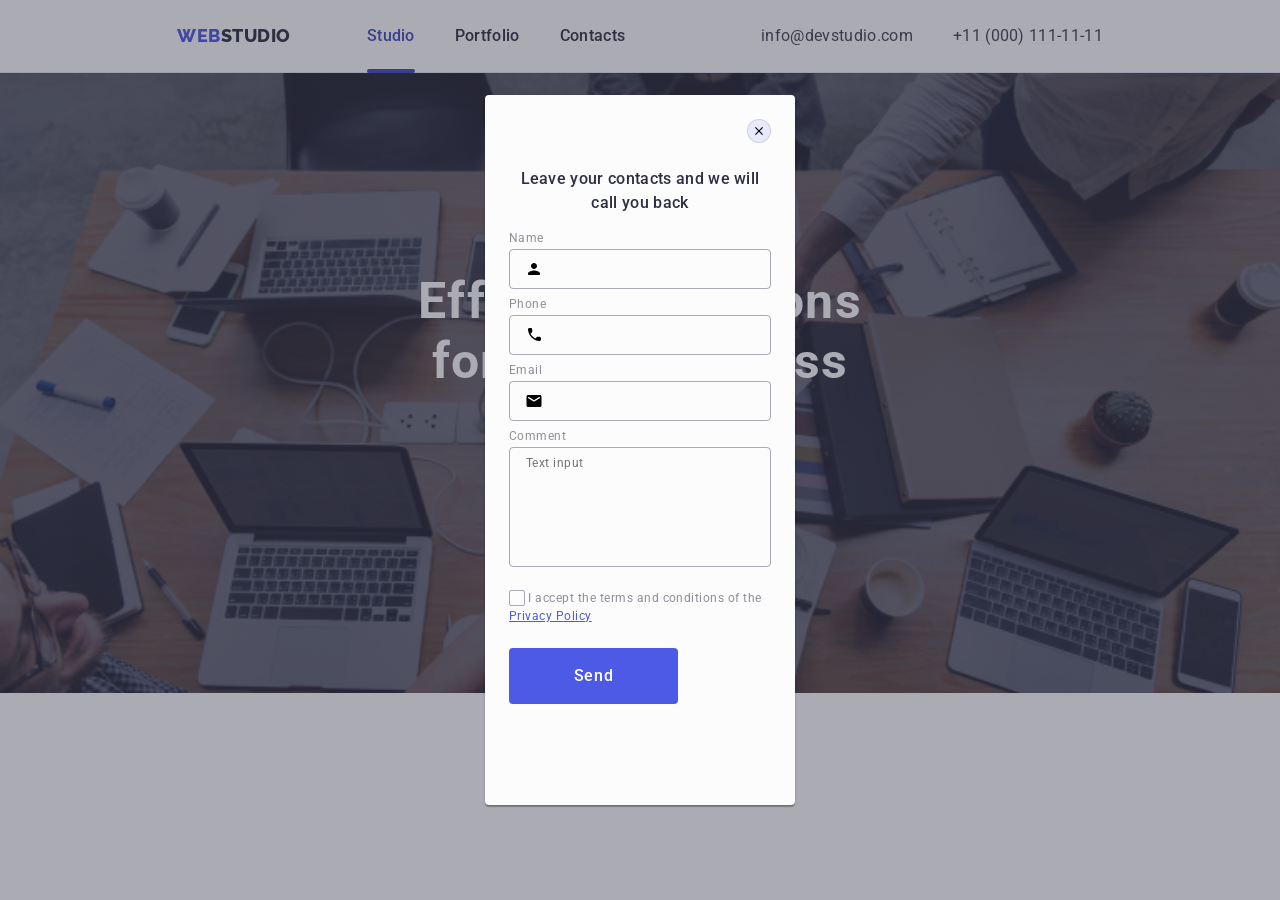
==== commit 729ccd2d: "б" ====
--- a/index.html
+++ b/index.html
@@ -16,6 +16,9 @@
         rel="stylesheet">
     <link rel="stylesheet" href="node_modules/modern-normalize/modern-normalize.css">
     <link rel="stylesheet" href="./css/styles.css">
+    <link rel="stylesheet" href="./css/media.css">
+    <link rel="stylesheet" href="./js/mobile-menu.js">
+    <link rel="stylesheet" href="./js/modal.js">
     <title>Document</title>
 </head>
 
@@ -42,6 +45,70 @@
                     </li>
                 </ul>
             </address>
+            
+                            <!-- MOB-MENU -->
+            
+            <button class="menu-open-btn js-open-menu" type="button" >
+                <svg class="vv" width="24" height="24">
+                    <use href="./images/icons.svg#icon-charm_menu-hamburger"></use>
+                </svg>
+            </button>
+            
+            <div class="mob-menu js-menu-container" >
+                <button class="modal-btn js-close-menu" type="button" >
+                    <svg class="modal-svg-close" width="8" height="8">
+                        <use href="./images/icons.svg#icon-close-black-18dp-2-1"></use>
+                    </svg>
+                </button>
+                <ul class="mob-nav-menu list">
+                    <li><a class="mob-menu-link link" href="./index.html">Studio</a></li>
+                    <li><a class="mob-menu-link link" href="./portfolio.html">Portfolio</a></li>
+                    <li><a class="mob-menu-link link" href="">Contacts</a></li>
+                </ul>
+                <ul class="mob-address-list list">
+                    <li>
+                        <a class="mob-menu-address-link link number" href="tel:+110001111111">+11 (000) 111-11-11</a>
+                    </li>
+                    <li>
+                        <a class="mob-menu-address-link link" href="mailto:info@devstudio.com">info@devstudio.com</a>
+                    </li>
+                    
+                </ul>
+                <ul class="mob-menu-media list">
+                    <li class="mob-menu-svg-li">
+                        <svg class="svg-bg" width="40" height="40">
+                            <use href="./images/icons.svg#icon-Ellipse"></use>
+                        </svg>
+                        <a class="mob-menu-media-link" href="">
+                            <svg class="mob-menu-media-svg" width="24" height="24">
+                                <use href="./images/icons.svg#icon-instagram-1"></use>
+                            </svg>
+                        </a>
+                    </li>
+                    <li class="mob-menu-svg-li">
+                        <a class="mob-menu-media-link" href="">
+                            <svg class="mob-menu-media-svg" width="24" height="24">
+                                <use href="./images/icons.svg#icon-twitter-1"></use>
+                            </svg>
+                        </a>
+                    </li>
+                    <li class="mob-menu-svg-li">
+                        <a class="mob-menu-media-link" href="">
+                            <svg class="mob-menu-media-svg" width="24" height="24">
+                                <use href="./images/icons.svg#icon-facebook-1"></use>
+                            </svg>
+                        </a>
+                    </li>
+                    <li class="mob-menu-svg-li">
+                        <a class="mob-menu-media-link" href="">
+                            <svg class="mob-menu-media-svg" width="24" height="24">
+                                <use href="./images/icons.svg#icon-linkedin-1"></use>
+                            </svg>
+                        </a>
+                    </li>
+                </ul>
+            </div>
+
         </div>
     </header>
 
@@ -52,12 +119,12 @@
         <section class="hero">
             <div class="container">
                 <h1 class="hero-h">Effective Solutions for Your Business</h1>
-                <button class="hero-btn" type="button" data-modal-open="">Order Service</button>
+                <button class="hero-btn" type="button" data-modal-open>Order Service</button>
             </div>
         </section>
         <!-- section-2 -->
 
-        <section class="about-us">
+        <!-- <section class="about-us">
 
             <div class="container-divvv  container">
                 <h2 class="visually-hidden about-h" hidden>About Us</h2>
@@ -126,26 +193,11 @@
 
         <!-- section-3 -->
 
-        <section class="speciality">
-            <div class="container-divv container">
-                <h2 class="speciality-h">What are we doing</h2>
-                <ul class="speciality-list list">
-                    <li class="speciality-li">
-                        <img src="./images/img-1.jpg" alt="new Mac" width="360">
-                    </li>
-                    <li class="speciality-li">
-                        <img src="./images/img-2.jpg" alt="A phone with many screaming sreens" width="360">
-                    </li>
-                    <li class="speciality-li">
-                        <img src="./images/img-3.jpg" alt="An iphone on the background of a MacBook" width="360">
-                    </li>
-                </ul>
-            </div>
-        </section>
+
 
         <!-- section-4 -->
 
-        <section class="team">
+        <!-- <section class="team">
             <div class="container-divv container">
                 <h2 class="team-h">Our Team</h2>
                 <ul class="team-list list">
@@ -304,11 +356,11 @@
                     </li>
                 </ul>
             </div>
-        </section>
+        </section> -->
 
         <!-- custom  -->
 
-        <section class="custom">
+        <!-- <section class="custom">
             <div class="container">
                 <h2 class="custom-title">Customers</h2>
                 <ul class="custom-list list">
@@ -356,11 +408,98 @@
                     </li>
                 </ul>
             </div>
+        </section> -->
+
+        <!-- PORTFOLIO -->
+
+        <!-- <section class="portfolio">
+            <div class="container">
+                <h2 class="portfolio-title">Our Portfolio</h2>
+                <ul class="portfolio-list list">
+                    <li class="portf-li">
+                        <a class="portf-a link" href="">
+                        <img class="" src="./images/img-portf-1.jpg" alt="a lot of phones on the purple background"
+                            width="360">
+                        <div class="main-container-portf">
+                            <h3 class="portfolio-box-title">Banking App</h3>
+                            <p class="sect-p">App</p>
+                        </div>
+                    </a>
+                    </li>
+                    <li class="portf-li">
+                        <a class="portf-a link" href="">
+                        <img src="./images/img-portf-2.jpg" alt="iphone on the background of the scaner" width="360">
+                        <div class="main-container-portf">
+                            <h3 class="portfolio-box-title">Cashless Payment</h3>
+                            <p class="sect-p">Marketing</p>
+                        </div>
+                    </a>
+                    </li>
+                    <li class="portf-li">
+                        <a class="portf-a link" href="">
+                        <img src="./images/img-portf-3.jpg" alt="iphone on the background of the MacBook" width="360">
+                        <div class="main-container-portf">
+                            <h3 class="portfolio-box-title">Meditation App</h3>
+                            <p class="sect-p">App</p>
+                        </div>
+                    </a>
+                    </li>
+                    <li class="portf-li">
+                        <a class="portf-a link" href="">
+                        <img src="./images/img-portf-4.jpg" alt="taxi salon" class="sect-2-img" width="360">
+                        <div class="main-container-portf">
+                            <h3 class="portfolio-box-title">Taxi Service</h3>
+                            <p class="sect-p">Marketing</p>
+                        </div>
+                    </a>
+                    </li>
+                    <li class="portf-li">
+                        <a class="portf-a link" href="">
+                        <img src="./images/img-portf-5.jpg" alt="purple phones" width="360">
+                        <div class="main-container-portf">
+                            <h3 class="portfolio-box-title">Screen Illustrations</h3>
+                            <p class="sect-p">Design</p>
+                        </div>
+                    </a>
+                    </li>
+                    <li class="portf-li">
+                        <a class="portf-a link" href="">
+                        <img src="./images/img-portf-6.jpg" alt="women in a yellow blouse" width="360">
+                        <div class="main-container-portf">
+                            <h3 class="portfolio-box-title">Online Courses</h3>
+                            <p class="sect-p">Marketing</p>
+                        </div>
+                    </a>
+                    </li> -->
+                    <!-- <li>
+                <a class="portf-a link" href="">
+                    <img src="./images/img-portf-7.jpg" alt="instagramm stories"  width="360">
+                    <h3 class="portfolio-box-title">Instagram Stories Concept</h3>
+                    <p class="portfolio-box-text">Design</p>
+                </a>
+            </li>
+            <li>
+                <a class="portf-a link" href="">
+                    <img src="./images/img-portf-8.jpg" alt="organic fod in a packet"  width="360">
+                    <h3 class="portfolio-box-title">Organic Food</h3>
+                    <p class="portfolio-box-text">Web Site</p>
+                </a>
+            </li>
+            <li>
+                <a class="portf-a link" href="">
+                    <img src="./images/img-portf-9.jpg" alt="coffe"  width="360">
+                    <h3 class="portfolio-box-title">Fresh Coffee</h3>
+                    <p class="portfolio-box-text">Web Site</p>
+                </a>
+                
+            </li> -->
+                <!-- </ul>
+            </div>
         </section>
     </main>
 
     <!-- footer -->
-    <footer class="footer">
+    <!-- <footer class="footer">
         <div class="container-footer container">
             <div class="footer-div">
                 <a class="logo link" href="./index.html">Web<span class="footer-span">Studio</span></a>
@@ -404,84 +543,90 @@
                 </ul>
             </div>
             <div class="sub-info">
-            <p class="sub-text">
-            Subscribe
-            </p>
-            <form class="sub-form">
-                <label class="sub-label">
-                    <input class="footer-input" name="downloud" type="email" placeholder="E-mail">
-                </label>
-                <button class="sub-btn" type="submit">Subscribe <svg class="footer-sub-svg" width="24"
-                    height="24">
-                    <use href="./images/icons.svg#icon-Frame-3"></use>
-                </svg></button>
-            </form>
-            </div>
+                <p class="sub-text">
+                Subscribe
+                </p>
+                <form class="sub-form">
+                    <label class="sub-label">
+                        <input class="footer-input" name="downloud" type="email" placeholder="E-mail">
+                    </label>
+                    <button class="sub-btn" type="submit">Subscribe <svg class="footer-sub-svg" width="24"
+                        height="24">
+                        <use href="./images/icons.svg#icon-Frame-3"></use>
+                    </svg></button>
+                </form>
+                </div>
         </div>
-    </footer>
-
-    <div class="backdrop is-hidden" data-modal="">
+    </footer> -->
+
+                            <!-- MODAL -->
+
+    <div class="backdrop is-open" data-modal>
         <div class="modalll">
-            <button class="modal-btn" type="button" data-modal-close="">
+            <button class="modal-btn" type="button" data-modal-close>
                 <svg class="modal-svg-close" width="8" height="8">
                     <use href="./images/icons.svg#icon-close-black-18dp-2-1"></use>
                 </svg>
-                
+
             </button>
             <p class="modal-legend">Leave your contacts and we will call you back</p>
-            <form class="modal-form">
-                <div class="modal-form-div">
-                    <label class="modal-label" for="user-name">Name</label>
-                    <div class="input-container-name">
-                    <input class="modal-name-input" id="user-name" name="user-name" type="text">
-                    <svg class="svg-person" width="18" height="24">
-                        <use href="./images/icons.svg#icon-person-black-18dp-1"></use>
-                    </svg>
-                </div>
-            </div>
-                <div class="modal-form-div">
-                <label class="modal-label" for="user-phone">Phone</label>
-                    <div class="input-container-name">
-                    <input class="modal-phone-input" id="user-phone" name="user-name" type="text">
-                    <svg class="svg-person" width="18" height="24">
-                        <use href="./images/icons.svg#icon-phone-black-18dp-1"></use>
-                    </svg>
-                </div>
-            </div>
-                <div class="modal-form-div">
-                <label class="modal-label" for="user-email">Email</label>
-                    <div class="input-container-name">
-                    <input class="modal-email-input" id="user-email" name="user-name"  type="text">
-                    <svg class="svg-person" width="18" height="24">
-                        <use href="./images/icons.svg#icon-email-black-18dp-1"></use>
-                    </svg>
-                </div>
-                </div>
-                <div class="comment-container">
-                    <label class="modal-label" for="user-comment">Comment</label>
-                    <textarea class="text-input-area" name="user-comment" id="user-comment" placeholder="Text input"></textarea>
-                </div>
-                    <div class="check-box-container">
-                        <input class="privacy visually-hidden"  name="user-privacy" value="true" id="user-privacy" type="checkbox">
-                        <label class="privacy-label" for="user-privacy">I accept the terms and conditions of the <span class="user-privacy">
-                            <svg width="10" height="8" class="privacy-box">
-                                <use href="./images/icons.svg#icon-Checkbox"></use>
-                            </svg>
-                            
-                        </span><a class="privacy-link" href="">Privacy Policy</a></label>
-                        
-                    </div>
-                    <button class="submit" type="submit">
+<form class="modal-form">
+    <div class="modal-form-div">
+        <label class="modal-label" for="user-name">Name</label>
+        <div class="input-container-name">
+        <input class="modal-name-input" id="user-name" name="user-name" type="text">
+        <svg class="svg-person" width="18" height="24">
+            <use href="./images/icons.svg#icon-person-black-18dp-1"></use>
+        </svg>
+    </div>
+</div>
+<div class="modal-form-div">
+<label class="modal-label" for="user-phone">Phone</label>
+    <div class="input-container-name">
+    <input class="modal-name-input" id="user-phone" name="user-name" type="text">
+    <svg class="svg-person" width="18" height="24">
+        <use href="./images/icons.svg#icon-phone-black-18dp-1"></use>
+    </svg>
+</div>
+</div>
+<div class="modal-form-div">
+<label class="modal-label" for="user-email">Email</label>
+    <div class="input-container-name">
+    <input class="modal-name-input" id="user-email" name="user-name"  type="text">
+    <svg class="svg-person" width="18" height="24">
+        <use href="./images/icons.svg#icon-email-black-18dp-1"></use>
+    </svg>
+</div>
+</div>
+<div class="comment-container">
+    <label class="modal-label" for="user-comment">Comment</label>
+    <textarea class="text-input-area" name="user-comment" id="user-comment" placeholder="Text input"></textarea>
+</div>
+    <div class="check-box-container">
+        <input class="privacy visually-hidden"  name="user-privacy" value="true" id="user-privacy" type="checkbox">
+        <label class="privacy-label" for="user-privacy">
+            <span class="user-privacy">
+                <svg width="10" height="8" class="privacy-box">
+                    <use href="./images/icons.svg#icon-Checkbox"></use>
+                </svg>
+                
+            </span>
+            I accept the terms and conditions of the <a class="privacy-link" href="">Privacy Policy</a></label>
+        
+    </div>
+    <button class="submit" type="submit">
 Send
-                    </button>
-                
-                
-            </form>
-        </div>
-        </div>
-    
+    </button>
+
+
+</form>
+</div>
+</div> 
+
+        
 
     <script src="./js/modal.js"></script>
+    <script src="./js/mobile-menu.js"></script>
 
 </body>
 
--- a/css/styles.css
+++ b/css/styles.css
@@ -9,7 +9,6 @@
     --portfolio-color: #E7E9FC;
     --custom-color: #8E8F99;
     --footer-p-color: #FFFFFF;
-    --smth-color: #404bbf;
 }
 
 img {
@@ -53,7 +52,7 @@
     width: 1158px;
     margin-left: auto;
     margin-right: auto;
-    padding: 0 15px 0 15px;
+    padding: 0 16px 0 16px;
 }
 
 /* header */
@@ -72,6 +71,7 @@
     text-transform: uppercase;
     color: var(--logo-color);
     margin-right: 76px;
+    margin-left: 0px;
 }
 
 .link {
@@ -92,7 +92,7 @@
 }
 
 .nav-menu {
-    display: flex;
+    display: none;
     gap: 40px;
 }
 
@@ -171,7 +171,7 @@
 }
 
 .address-list {
-    display: flex;
+    display: none;
     gap: 40px;
 }
 
@@ -190,12 +190,28 @@
     color: #404BBF;
 }
 
+.menu-open-btn {
+    display: block;
+    margin-left: auto;
+    background: none;
+    border: none;
+    justify-content: center;
+    margin-top: 16px;
+    margin-bottom: 12px;
+}
+
+.vv {
+    stroke: #2e2f42;
+    justify-content: center;
+}
+
+
 /*--------------- MAIN ------------------*/
 
 .hero {
     background-color: var(--text-color);
-    padding: 188px 0;
-    background-image: linear-gradient(rgba(46, 47, 66, 0.7), rgba(46, 47, 66, 0.7)), url(../images/hero-image-1.jpg );
+    padding: 10px 0;
+    background-image: linear-gradient(rgba(46, 47, 66, 0.7), rgba(46, 47, 66, 0.7)), url(../images/hero-mob.jpg);
     max-width: 1440px;
     background-repeat: no-repeat;
     background-position: center;
@@ -203,20 +219,23 @@
 }
 
 .hero-h {
+    padding: 0px;
     margin-left: auto;
     margin-right: auto;
-    margin-bottom: 48px;
-    font-size: 56px;
+    margin-bottom: 72px;
+    margin-top: 72px;
+    font-size: 36px;
     line-height: 1.07;
     text-align: center;
     letter-spacing: 0.02em;
     color: #FFFFFF;
-    max-width: 496px;
+    max-width: 210px;
 }
 
 .hero-btn {
     margin-right: auto;
     margin-left: auto;
+    margin-bottom: 75px;
     background-color: #4D5AE5;
     font-family: 'Roboto', sans-serif;
     font-weight: 500;
@@ -236,6 +255,110 @@
 .hero-btn:hover,
 .hero-btn:focus {
     background-color: #404BBF;
+}
+
+/*------------------ MOB-MENU--------------------- */
+
+.menu-open-btn {
+    display: none;
+    margin-left: auto;
+    background: none;
+    border: none;
+}
+
+.mob-menu {
+    
+width: 100vw;
+height: 100vh;
+    position: fixed;
+    background-color: #FFFFFF;
+    z-index: 999;
+    padding: 24px 24px 40px 16px;
+    top: 0;
+    left: 0;
+    opacity: 0;
+    visibility: hidden;
+    pointer-events: none;
+    transition: opacity 250ms cubic-bezier(0.4, 0, 0.2, 1), visibility 250ms cubic-bezier(0.4, 0, 0.2, 1);
+}
+
+.mob-menu.is-open {
+    opacity: 1;
+    visibility: visible;
+    pointer-events: auto;
+}
+
+.mob-nav-menu {
+    margin-top: 60px;
+    gap: 20px;
+    display: inline-flex;
+flex-direction: column;
+margin-left: 1px;
+}
+
+.mob-menu-link {
+    font-size: 36px;
+font-weight: 700;
+line-height: 40px;
+letter-spacing: 0.72px;
+letter-spacing: 0.72px;
+color: #2E2F42;
+}
+
+.mob-li {
+    
+}
+
+.link {
+}
+.mob-address-list {
+    margin-top: 168px;
+    gap: 24px;
+    display: inline-flex;
+flex-direction: column;
+}
+
+
+.mob-menu-address-link {
+    font-size: 20px;
+color: #434455;
+font-weight: 500;
+line-height: 24px;
+letter-spacing: 0.4px;
+}
+
+.number {
+    font-size: 20px;
+color: #4D5AE5;
+font-weight: 700;
+line-height: 40px;
+letter-spacing: 0.72px;
+}
+
+.mob-menu-media {
+    display: inline-flex;
+    gap: 56px;
+    margin-top: 48px;
+    margin-bottom: 40px;
+}
+.mob-menu-svg-li {
+}
+.mob-menu-media-link {
+    width: 159%;
+    height: 159%;
+    border-radius: 50%;
+    background-color: var(--logo-color);
+    display: flex;
+    align-items: center;
+    justify-content: center;
+}
+.mob-menu-media-svg {
+    fill: var(--portf-btn-backgr-color);
+    
+}
+
+.svg-bg {
+    position: absolute;
 }
 
 /*----------------- ABOUT-US ------------------*/
@@ -607,9 +730,10 @@
     margin-right: 4px;
 }
 
+
 /*================ MODAL ===================*/
 
-.backdrop {
+/* .backdrop {
     position: fixed;
     top: 0;
     left: 0;
@@ -620,13 +744,37 @@
     transition-duration: 250ms;
     transition-timing-function: cubic-bezier(0.4, 0, 0.2, 1);
     
-}
+} */
 
 .is-hidden {
     opacity: 0;
     visibility: hidden;
     pointer-events: none;
 }
+
+.is-open {
+    opacity: 1;
+}
+
+.backdrop {
+    position: fixed;
+    top: 0;
+    left: 0;
+    z-index: 999;
+    width: 100%;
+    height: 100%;
+    background-color: rgba(46, 47, 66, 0.40);
+    opacity: 0;
+    visibility: hidden;
+    pointer-events: none;
+    transition: opacity 250ms cubic-bezier(0.4, 0, 0.2, 1), visibility 250ms cubic-bezier(0.4, 0, 0.2, 1);
+    }
+    
+    .backdrop.is-open {
+    opacity: 1;
+    visibility: visible;
+    pointer-events: auto;
+    }
 
 .modalll {
     position: absolute;
@@ -635,8 +783,8 @@
     top: 50%;
     left: 50%;
     transform: translate(-50%, -50%) scale(1);
-    width: 408px;
-    min-height: 584px;
+    width: 310px;
+    min-height: 710px;
     background-color: #FCFCFC;
     border-radius: 4px;
     transition-property: transform;
@@ -709,19 +857,13 @@
     color: rgba(46, 47, 66, 0.4);
 }
 
+.modal-name-input:focus + .svg-person{
+    border-color: #4D5AE5;
+    fill: #4D5AE5;
+}
+
 .modal-name-input:focus {
     border-color: #4D5AE5;
-    
-}
-
-.modal-phone-input:focus  {
-    border-color: #4D5AE5;
-    
-}
-
-.modal-email-input:focus  {
-    border-color: #4D5AE5;
-    
 }
 
 .svg-person {
@@ -729,11 +871,12 @@
     left: 16px;
     top: 50%;
     transform: translateY(-50%);
-    transition: fill 250ms cubic-bezier(0.4, 0, 0.2, 1);
-}
-
-.svg-person:focus {
-    fill: #4D5AE5;
+    transition: fill, 250ms, cubic-bezier(0.4, 0, 0.2, 1);
+    
+}
+
+.svg-person {
+    transition: fill, 250ms, cubic-bezier(0.4, 0, 0.2, 1);
 }
 
 .modal-btn {
@@ -763,10 +906,13 @@
     border: none;
 }
 
-.modal-btn:hover .modal-svg-close,
-.modal-btn:focus .modal-svg-close {
-    fill: #FFFFFF;
-
+.modal-btn:hover {
+    background-color: #404BBF;
+    border: none;
+}
+
+.modal-btn:focus {
+    background-color: #404BBF;
     border: none;
 }
 
@@ -775,6 +921,28 @@
     transition-duration: 250ms;
     transition-timing-function: cubic-bezier(0.4, 0, 0.2, 1);
 }
+
+
+    
+
+.modal-svg-close:hover {
+    fill: #FFFFFF;
+    border: none;
+}
+
+.modal-svg-close:focus {
+    fill: #FFFFFF;
+    border: none;
+}
+
+/* .modal-btn:hover .modal-svg-close,
+.modal-btn:focus .modal-svg-close {
+    fill: #FFFFFF;
+
+    border: none;
+} */
+
+
 
 .comment-container {
     margin: auto;
@@ -826,12 +994,12 @@
     fill: transparent;
 }
 
-.privacy-box {
-
+.privacy-box:focus {
+color: var(--logo-color);
 }
 
 .privacy:checked + .privacy-label .user-privacy {
-background-color: var(--smth-color);
+background-color: #404BBF;
 fill: var(--portf-btn-backgr-color);
 border: none;
 }
@@ -858,10 +1026,154 @@
     transition: background-color 250ms cubic-bezier(0.4, 0, 0.2, 1);
 }
 
+
+.modal-btn:hover,
+.modal-btn:focus {
+    background-color: #404BBF;
+    border: none;
+}
+
+.modal-btn:hover .modal-svg-close,
+.modal-btn:focus .modal-svg-close {
+    fill: #FFFFFF;
+background-color: #404BBF;
+    border: none;
+}
+
+.modal-svg-close:hover,
+.modal-svg-close:focus {
+    fill: #FFFFFF;
+background-color: #404BBF;
+}
+
+.modal-svg-close {
+    transition-property: fill, background-color;
+    transition-duration: 250ms;
+    transition-timing-function: cubic-bezier(0.4, 0, 0.2, 1);
+}
+
+.modal-main-title {
+    text-align: center;
+    font-size: 16px;
+font-style: normal;
+font-weight: 500;
+line-height: 24px; 
+letter-spacing: 0.32px;
+color: var(--text-color);
+margin-bottom: 16px;
+}
+
 /*----------------------- PORTFOLIO --------------------------*/
 /*----------------------- PORTFOLIO --------------------------*/
 /*----------------------- PORTFOLIO --------------------------*/
 /*----------------------- PORTFOLIO --------------------------*/
+
+.portfolio {
+    padding-top: 120px;
+    padding-bottom: 120px;
+}
+
+.portfolio-box-title {
+    font-weight: 500;
+    font-size: 20px;
+    line-height: 1.2;
+    letter-spacing: 0.02em;
+    color: var(--text-color);
+    margin-bottom: 8px;
+}
+
+.button-link {
+    font-family: 'Roboto', sans-serif;
+    font-weight: 500;
+    font-size: 16px;
+    line-height: 1.5;
+    letter-spacing: 0.04em;
+    color: var(--logo-color);
+    background-color: var(--portf-btn-backgr-color);
+    cursor: pointer;
+    padding: 12px 24px;
+    border: 1px solid var(--portfolio-color);
+    border-radius: 4px;
+}
+
+.button-link:hover,
+.button-link:focus {
+    color: #FFFFFF;
+    background-color: #404BBF;
+    border: 1px solid transparent;
+}
+
+.link {
+    text-decoration: none;
+}
+
+.sect-h {
+    font-weight: 500;
+    font-size: 20px;
+    line-height: 1.2;
+    letter-spacing: 0.02em;
+    color: var(--text-color);
+    margin-bottom: 8px;
+}
+
+.portfolio-box-title {
+    font-weight: 500;
+    font-size: 20px;
+    line-height: 1.2;
+    letter-spacing: 0.02em;
+    color: var(--text-color);
+    margin-bottom: 8px;
+}
+
+.container-portf {
+    padding-top: 120px;
+    padding-bottom: 120px;
+}
+
+
+.portfolio-title {
+    font-size: 36px;
+font-style: normal;
+font-weight: 700;
+line-height: 40px;
+letter-spacing: 0.72px;
+margin-bottom: 72px;
+    margin-top: 120px;
+    text-align: center;
+}
+
+.sect-p {
+    font-size: 16px;
+    line-height: 1.5;
+    letter-spacing: 0.02em;
+    color: var(--address-color);
+}
+
+.portfolio-main {
+    padding: 96px 0 120px;
+}
+
+.portfolio-list {
+    display: flex;
+    justify-content: center;
+    row-gap: 48px;
+    column-gap: 24px;
+    margin-bottom: 72px;
+    flex-wrap: wrap;
+}
+
+
+
+.portf-li {
+    width: calc((100% - 48px)/3)
+}
+
+.portfolio-btn-list {
+    display: flex;
+    justify-content: center;
+    gap: 24px;
+    margin-bottom: 72px;
+}
 
 .button-link {
     font-family: 'Roboto', sans-serif;
@@ -891,50 +1203,6 @@
     text-decoration: none;
 }
 
-.sect-h {
-    font-weight: 500;
-    font-size: 20px;
-    line-height: 1.2;
-    letter-spacing: 0.02em;
-    color: var(--text-color);
-    margin-bottom: 8px;
-}
-
-.sect-p {
-    font-size: 16px;
-    line-height: 1.5;
-    letter-spacing: 0.02em;
-    color: var(--address-color);
-}
-
-.portf-a:hover .img-text,
-.portf-a:focus .img-text {
-    transform: translateY(0%);
-}
-
-
-
-.portfolio-main {
-    padding: 96px 0 120px;
-}
-
-.portfolio-list {
-    display: flex;
-    justify-content: center;
-    gap: 24px;
-    margin-bottom: 72px;
-}
-
-.portfolio-main-list {
-    display: flex;
-    flex-wrap: wrap;
-    column-gap: 24px;
-    row-gap: 48px;
-}
-
-.portf-li {
-    width: calc((100% - 48px) / 3)
-}
 
 .portf-a {
     display: block;
--- a/css/styles.css
+++ b/css/styles.css
@@ -9,7 +9,6 @@
     --portfolio-color: #E7E9FC;
     --custom-color: #8E8F99;
     --footer-p-color: #FFFFFF;
-    --smth-color: #404bbf;
 }
 
 img {
@@ -53,7 +52,7 @@
     width: 1158px;
     margin-left: auto;
     margin-right: auto;
-    padding: 0 15px 0 15px;
+    padding: 0 16px 0 16px;
 }
 
 /* header */
@@ -72,6 +71,7 @@
     text-transform: uppercase;
     color: var(--logo-color);
     margin-right: 76px;
+    margin-left: 0px;
 }
 
 .link {
@@ -92,7 +92,7 @@
 }
 
 .nav-menu {
-    display: flex;
+    display: none;
     gap: 40px;
 }
 
@@ -171,7 +171,7 @@
 }
 
 .address-list {
-    display: flex;
+    display: none;
     gap: 40px;
 }
 
@@ -190,12 +190,28 @@
     color: #404BBF;
 }
 
+.menu-open-btn {
+    display: block;
+    margin-left: auto;
+    background: none;
+    border: none;
+    justify-content: center;
+    margin-top: 16px;
+    margin-bottom: 12px;
+}
+
+.vv {
+    stroke: #2e2f42;
+    justify-content: center;
+}
+
+
 /*--------------- MAIN ------------------*/
 
 .hero {
     background-color: var(--text-color);
-    padding: 188px 0;
-    background-image: linear-gradient(rgba(46, 47, 66, 0.7), rgba(46, 47, 66, 0.7)), url(../images/hero-image-1.jpg );
+    padding: 10px 0;
+    background-image: linear-gradient(rgba(46, 47, 66, 0.7), rgba(46, 47, 66, 0.7)), url(../images/hero-mob.jpg);
     max-width: 1440px;
     background-repeat: no-repeat;
     background-position: center;
@@ -203,20 +219,23 @@
 }
 
 .hero-h {
+    padding: 0px;
     margin-left: auto;
     margin-right: auto;
-    margin-bottom: 48px;
-    font-size: 56px;
+    margin-bottom: 72px;
+    margin-top: 72px;
+    font-size: 36px;
     line-height: 1.07;
     text-align: center;
     letter-spacing: 0.02em;
     color: #FFFFFF;
-    max-width: 496px;
+    max-width: 210px;
 }
 
 .hero-btn {
     margin-right: auto;
     margin-left: auto;
+    margin-bottom: 75px;
     background-color: #4D5AE5;
     font-family: 'Roboto', sans-serif;
     font-weight: 500;
@@ -236,6 +255,110 @@
 .hero-btn:hover,
 .hero-btn:focus {
     background-color: #404BBF;
+}
+
+/*------------------ MOB-MENU--------------------- */
+
+.menu-open-btn {
+    display: none;
+    margin-left: auto;
+    background: none;
+    border: none;
+}
+
+.mob-menu {
+    
+width: 100vw;
+height: 100vh;
+    position: fixed;
+    background-color: #FFFFFF;
+    z-index: 999;
+    padding: 24px 24px 40px 16px;
+    top: 0;
+    left: 0;
+    opacity: 0;
+    visibility: hidden;
+    pointer-events: none;
+    transition: opacity 250ms cubic-bezier(0.4, 0, 0.2, 1), visibility 250ms cubic-bezier(0.4, 0, 0.2, 1);
+}
+
+.mob-menu.is-open {
+    opacity: 1;
+    visibility: visible;
+    pointer-events: auto;
+}
+
+.mob-nav-menu {
+    margin-top: 60px;
+    gap: 20px;
+    display: inline-flex;
+flex-direction: column;
+margin-left: 1px;
+}
+
+.mob-menu-link {
+    font-size: 36px;
+font-weight: 700;
+line-height: 40px;
+letter-spacing: 0.72px;
+letter-spacing: 0.72px;
+color: #2E2F42;
+}
+
+.mob-li {
+    
+}
+
+.link {
+}
+.mob-address-list {
+    margin-top: 168px;
+    gap: 24px;
+    display: inline-flex;
+flex-direction: column;
+}
+
+
+.mob-menu-address-link {
+    font-size: 20px;
+color: #434455;
+font-weight: 500;
+line-height: 24px;
+letter-spacing: 0.4px;
+}
+
+.number {
+    font-size: 20px;
+color: #4D5AE5;
+font-weight: 700;
+line-height: 40px;
+letter-spacing: 0.72px;
+}
+
+.mob-menu-media {
+    display: inline-flex;
+    gap: 56px;
+    margin-top: 48px;
+    margin-bottom: 40px;
+}
+.mob-menu-svg-li {
+}
+.mob-menu-media-link {
+    width: 159%;
+    height: 159%;
+    border-radius: 50%;
+    background-color: var(--logo-color);
+    display: flex;
+    align-items: center;
+    justify-content: center;
+}
+.mob-menu-media-svg {
+    fill: var(--portf-btn-backgr-color);
+    
+}
+
+.svg-bg {
+    position: absolute;
 }
 
 /*----------------- ABOUT-US ------------------*/
@@ -607,9 +730,10 @@
     margin-right: 4px;
 }
 
+
 /*================ MODAL ===================*/
 
-.backdrop {
+/* .backdrop {
     position: fixed;
     top: 0;
     left: 0;
@@ -620,13 +744,37 @@
     transition-duration: 250ms;
     transition-timing-function: cubic-bezier(0.4, 0, 0.2, 1);
     
-}
+} */
 
 .is-hidden {
     opacity: 0;
     visibility: hidden;
     pointer-events: none;
 }
+
+.is-open {
+    opacity: 1;
+}
+
+.backdrop {
+    position: fixed;
+    top: 0;
+    left: 0;
+    z-index: 999;
+    width: 100%;
+    height: 100%;
+    background-color: rgba(46, 47, 66, 0.40);
+    opacity: 0;
+    visibility: hidden;
+    pointer-events: none;
+    transition: opacity 250ms cubic-bezier(0.4, 0, 0.2, 1), visibility 250ms cubic-bezier(0.4, 0, 0.2, 1);
+    }
+    
+    .backdrop.is-open {
+    opacity: 1;
+    visibility: visible;
+    pointer-events: auto;
+    }
 
 .modalll {
     position: absolute;
@@ -635,8 +783,8 @@
     top: 50%;
     left: 50%;
     transform: translate(-50%, -50%) scale(1);
-    width: 408px;
-    min-height: 584px;
+    width: 310px;
+    min-height: 710px;
     background-color: #FCFCFC;
     border-radius: 4px;
     transition-property: transform;
@@ -709,19 +857,13 @@
     color: rgba(46, 47, 66, 0.4);
 }
 
+.modal-name-input:focus + .svg-person{
+    border-color: #4D5AE5;
+    fill: #4D5AE5;
+}
+
 .modal-name-input:focus {
     border-color: #4D5AE5;
-    
-}
-
-.modal-phone-input:focus  {
-    border-color: #4D5AE5;
-    
-}
-
-.modal-email-input:focus  {
-    border-color: #4D5AE5;
-    
 }
 
 .svg-person {
@@ -729,11 +871,12 @@
     left: 16px;
     top: 50%;
     transform: translateY(-50%);
-    transition: fill 250ms cubic-bezier(0.4, 0, 0.2, 1);
-}
-
-.svg-person:focus {
-    fill: #4D5AE5;
+    transition: fill, 250ms, cubic-bezier(0.4, 0, 0.2, 1);
+    
+}
+
+.svg-person {
+    transition: fill, 250ms, cubic-bezier(0.4, 0, 0.2, 1);
 }
 
 .modal-btn {
@@ -763,10 +906,13 @@
     border: none;
 }
 
-.modal-btn:hover .modal-svg-close,
-.modal-btn:focus .modal-svg-close {
-    fill: #FFFFFF;
-
+.modal-btn:hover {
+    background-color: #404BBF;
+    border: none;
+}
+
+.modal-btn:focus {
+    background-color: #404BBF;
     border: none;
 }
 
@@ -775,6 +921,28 @@
     transition-duration: 250ms;
     transition-timing-function: cubic-bezier(0.4, 0, 0.2, 1);
 }
+
+
+    
+
+.modal-svg-close:hover {
+    fill: #FFFFFF;
+    border: none;
+}
+
+.modal-svg-close:focus {
+    fill: #FFFFFF;
+    border: none;
+}
+
+/* .modal-btn:hover .modal-svg-close,
+.modal-btn:focus .modal-svg-close {
+    fill: #FFFFFF;
+
+    border: none;
+} */
+
+
 
 .comment-container {
     margin: auto;
@@ -826,12 +994,12 @@
     fill: transparent;
 }
 
-.privacy-box {
-
+.privacy-box:focus {
+color: var(--logo-color);
 }
 
 .privacy:checked + .privacy-label .user-privacy {
-background-color: var(--smth-color);
+background-color: #404BBF;
 fill: var(--portf-btn-backgr-color);
 border: none;
 }
@@ -858,10 +1026,154 @@
     transition: background-color 250ms cubic-bezier(0.4, 0, 0.2, 1);
 }
 
+
+.modal-btn:hover,
+.modal-btn:focus {
+    background-color: #404BBF;
+    border: none;
+}
+
+.modal-btn:hover .modal-svg-close,
+.modal-btn:focus .modal-svg-close {
+    fill: #FFFFFF;
+background-color: #404BBF;
+    border: none;
+}
+
+.modal-svg-close:hover,
+.modal-svg-close:focus {
+    fill: #FFFFFF;
+background-color: #404BBF;
+}
+
+.modal-svg-close {
+    transition-property: fill, background-color;
+    transition-duration: 250ms;
+    transition-timing-function: cubic-bezier(0.4, 0, 0.2, 1);
+}
+
+.modal-main-title {
+    text-align: center;
+    font-size: 16px;
+font-style: normal;
+font-weight: 500;
+line-height: 24px; 
+letter-spacing: 0.32px;
+color: var(--text-color);
+margin-bottom: 16px;
+}
+
 /*----------------------- PORTFOLIO --------------------------*/
 /*----------------------- PORTFOLIO --------------------------*/
 /*----------------------- PORTFOLIO --------------------------*/
 /*----------------------- PORTFOLIO --------------------------*/
+
+.portfolio {
+    padding-top: 120px;
+    padding-bottom: 120px;
+}
+
+.portfolio-box-title {
+    font-weight: 500;
+    font-size: 20px;
+    line-height: 1.2;
+    letter-spacing: 0.02em;
+    color: var(--text-color);
+    margin-bottom: 8px;
+}
+
+.button-link {
+    font-family: 'Roboto', sans-serif;
+    font-weight: 500;
+    font-size: 16px;
+    line-height: 1.5;
+    letter-spacing: 0.04em;
+    color: var(--logo-color);
+    background-color: var(--portf-btn-backgr-color);
+    cursor: pointer;
+    padding: 12px 24px;
+    border: 1px solid var(--portfolio-color);
+    border-radius: 4px;
+}
+
+.button-link:hover,
+.button-link:focus {
+    color: #FFFFFF;
+    background-color: #404BBF;
+    border: 1px solid transparent;
+}
+
+.link {
+    text-decoration: none;
+}
+
+.sect-h {
+    font-weight: 500;
+    font-size: 20px;
+    line-height: 1.2;
+    letter-spacing: 0.02em;
+    color: var(--text-color);
+    margin-bottom: 8px;
+}
+
+.portfolio-box-title {
+    font-weight: 500;
+    font-size: 20px;
+    line-height: 1.2;
+    letter-spacing: 0.02em;
+    color: var(--text-color);
+    margin-bottom: 8px;
+}
+
+.container-portf {
+    padding-top: 120px;
+    padding-bottom: 120px;
+}
+
+
+.portfolio-title {
+    font-size: 36px;
+font-style: normal;
+font-weight: 700;
+line-height: 40px;
+letter-spacing: 0.72px;
+margin-bottom: 72px;
+    margin-top: 120px;
+    text-align: center;
+}
+
+.sect-p {
+    font-size: 16px;
+    line-height: 1.5;
+    letter-spacing: 0.02em;
+    color: var(--address-color);
+}
+
+.portfolio-main {
+    padding: 96px 0 120px;
+}
+
+.portfolio-list {
+    display: flex;
+    justify-content: center;
+    row-gap: 48px;
+    column-gap: 24px;
+    margin-bottom: 72px;
+    flex-wrap: wrap;
+}
+
+
+
+.portf-li {
+    width: calc((100% - 48px)/3)
+}
+
+.portfolio-btn-list {
+    display: flex;
+    justify-content: center;
+    gap: 24px;
+    margin-bottom: 72px;
+}
 
 .button-link {
     font-family: 'Roboto', sans-serif;
@@ -891,50 +1203,6 @@
     text-decoration: none;
 }
 
-.sect-h {
-    font-weight: 500;
-    font-size: 20px;
-    line-height: 1.2;
-    letter-spacing: 0.02em;
-    color: var(--text-color);
-    margin-bottom: 8px;
-}
-
-.sect-p {
-    font-size: 16px;
-    line-height: 1.5;
-    letter-spacing: 0.02em;
-    color: var(--address-color);
-}
-
-.portf-a:hover .img-text,
-.portf-a:focus .img-text {
-    transform: translateY(0%);
-}
-
-
-
-.portfolio-main {
-    padding: 96px 0 120px;
-}
-
-.portfolio-list {
-    display: flex;
-    justify-content: center;
-    gap: 24px;
-    margin-bottom: 72px;
-}
-
-.portfolio-main-list {
-    display: flex;
-    flex-wrap: wrap;
-    column-gap: 24px;
-    row-gap: 48px;
-}
-
-.portf-li {
-    width: calc((100% - 48px) / 3)
-}
 
 .portf-a {
     display: block;
--- a/css/media.css
+++ b/css/media.css
@@ -0,0 +1,225 @@
+/* Media */
+
+@media screen and (min-width: 320px) {
+    .container {
+        max-width: 320px;
+        
+    }
+    
+    .mob-menu {
+        display: block;
+    width: 100vw;
+    height: 100vh;
+        position: fixed;
+        background-color: #FFFFFF;
+        z-index: 2;
+        padding: 24px 24px 40px 16px;
+    }
+    
+    .menu-open-btn {
+        display: block;
+        margin-left: auto;
+        background: none;
+        border: none;
+    }
+    
+    }
+    
+    @media screen and (min-width: 768px) {
+        .container {
+            max-width: 768px;
+        }
+    
+        .nav-menu {
+            display: flex;
+            gap: 40px;
+        }
+        
+        .nav-menu-link {
+            font-weight: 500;
+            font-size: 16px;
+            line-height: 1.5;
+            letter-spacing: 0.02em;
+            color: var(--text-color);
+            text-decoration: none;
+            display: flex;
+            padding: 24px 0;
+            position: relative;
+            transition-property: color;
+            transition-duration: 250ms;
+            transition-timing-function: cubic-bezier(0.4, 0, 0.2, 1);
+        
+        }
+    
+        .mob-menu {
+            display: none;
+        width: 100vw;
+        height: 100vh;
+            position: fixed;
+            background-color: #FFFFFF;
+            z-index: 2;
+            padding: 24px 24px 40px 40px;
+        }
+        
+        
+        
+        .nav-menu-link:hover,
+        .nav-menu-link:focus,
+        .nav-menu-link.current {
+        
+            color: #404BBF;
+        }
+    
+        .address-list {
+            display: flex;
+            
+            flex-direction: column;
+            
+            gap: 12px;
+        }
+    
+        .address-link {
+            font-size: 12px;
+    line-height: 14px;
+    letter-spacing: 0.48px;
+    align-items: baseline;
+    justify-content: center;
+        }
+    
+        .nav-menu-link::after {
+            content: '';
+            position: absolute;
+            width: 100%;
+            height: 4px;
+            left: 0px;
+            bottom: -1px;
+            background-color: #404BBF;
+            border-radius: 2px;
+        
+            transform: scaleX(0);
+            transform-origin: right;
+            transition: transform 250ms linear;
+        }
+        
+        .nav-menu-link:hover:after,
+        .nav-menu-link:focus:after,
+        .nav-menu-link.current:after {
+        
+            transform: scaleX(1);
+            transform-origin: left;
+        }
+    
+        .menu-open-btn {
+            display: none;
+            margin-left: auto;
+            background: none;
+            border: none;
+        }
+    
+        .hero {
+            background-image: linear-gradient(rgba(46, 47, 66, 0.7), rgba(46, 47, 66, 0.7)), url(../images/hero-pad.jpg);
+        }
+    
+        @media (min-device-pixel-ratio: 2),
+    (min-resolution: 192dpi),
+    (min-resolution: 2dppx) {
+    .hero {
+        background-image: linear-gradient(rgba(46, 47, 66, 0.7), rgba(46, 47, 66, 0.7)), url('../images/hero-pad.jpg');
+    }
+    }
+    
+    .hero-h {
+        text-align: center;
+    font-size: 56px;
+    font-weight: 700;
+    line-height: 60px;
+    letter-spacing: 1.12px;
+    margin-right: auto;
+    margin-left: auto;
+    margin-top: 112px;
+    max-width: 496px;
+    margin-bottom: 40px;
+    justify-content: center;
+    }
+    
+    .hero-btn {
+    margin-bottom: 112px;
+    }
+
+    }
+    
+    @media screen and (min-width: 1158px) {
+        .container {
+            max-width: 1158px;
+        }
+    
+        .header {
+            min-width: 1158px;
+    min-height: 72px;
+        }
+
+        .hero-btn {
+            margin-right: auto;
+            margin-left: auto;
+        }
+    
+        .mob-menu {
+            display: none;
+        width: 100vw;
+        height: 100vh;
+            position: fixed;
+            background-color: #FFFFFF;
+            z-index: 2;
+            padding: 24px 24px 40px 40px;
+        }
+        .menu-open-btn {
+            display: none;
+            margin-left: auto;
+            background: none;
+            border: none;
+        }
+    
+        .address-list {
+            display: flex;
+            flex-direction: row;
+            gap: 40px;
+            margin-right: 100px;
+        }
+    
+        .address-link {
+            font-size: 16px;
+            
+    line-height: 24px;
+    letter-spacing: 0.32px;
+            justify-content: center;
+    align-items: center;
+        }
+    
+        .logo {
+            margin-left: 100px;
+        }
+    
+        .hero-h {
+            font-size: 50px;
+    font-weight: 700;
+    line-height: 60px;
+    letter-spacing: 1.12px;
+    margin-left: auto;
+    margin-right: auto;
+    margin-top: 188px;
+    margin-bottom: 48px;
+    display: flex;
+    width: 496px;
+    text-align: center;
+        }
+        
+        .hero-btn {
+            margin-bottom: 188px;
+        }
+    
+        .address-li {
+            
+            
+        }
+    
+        }
